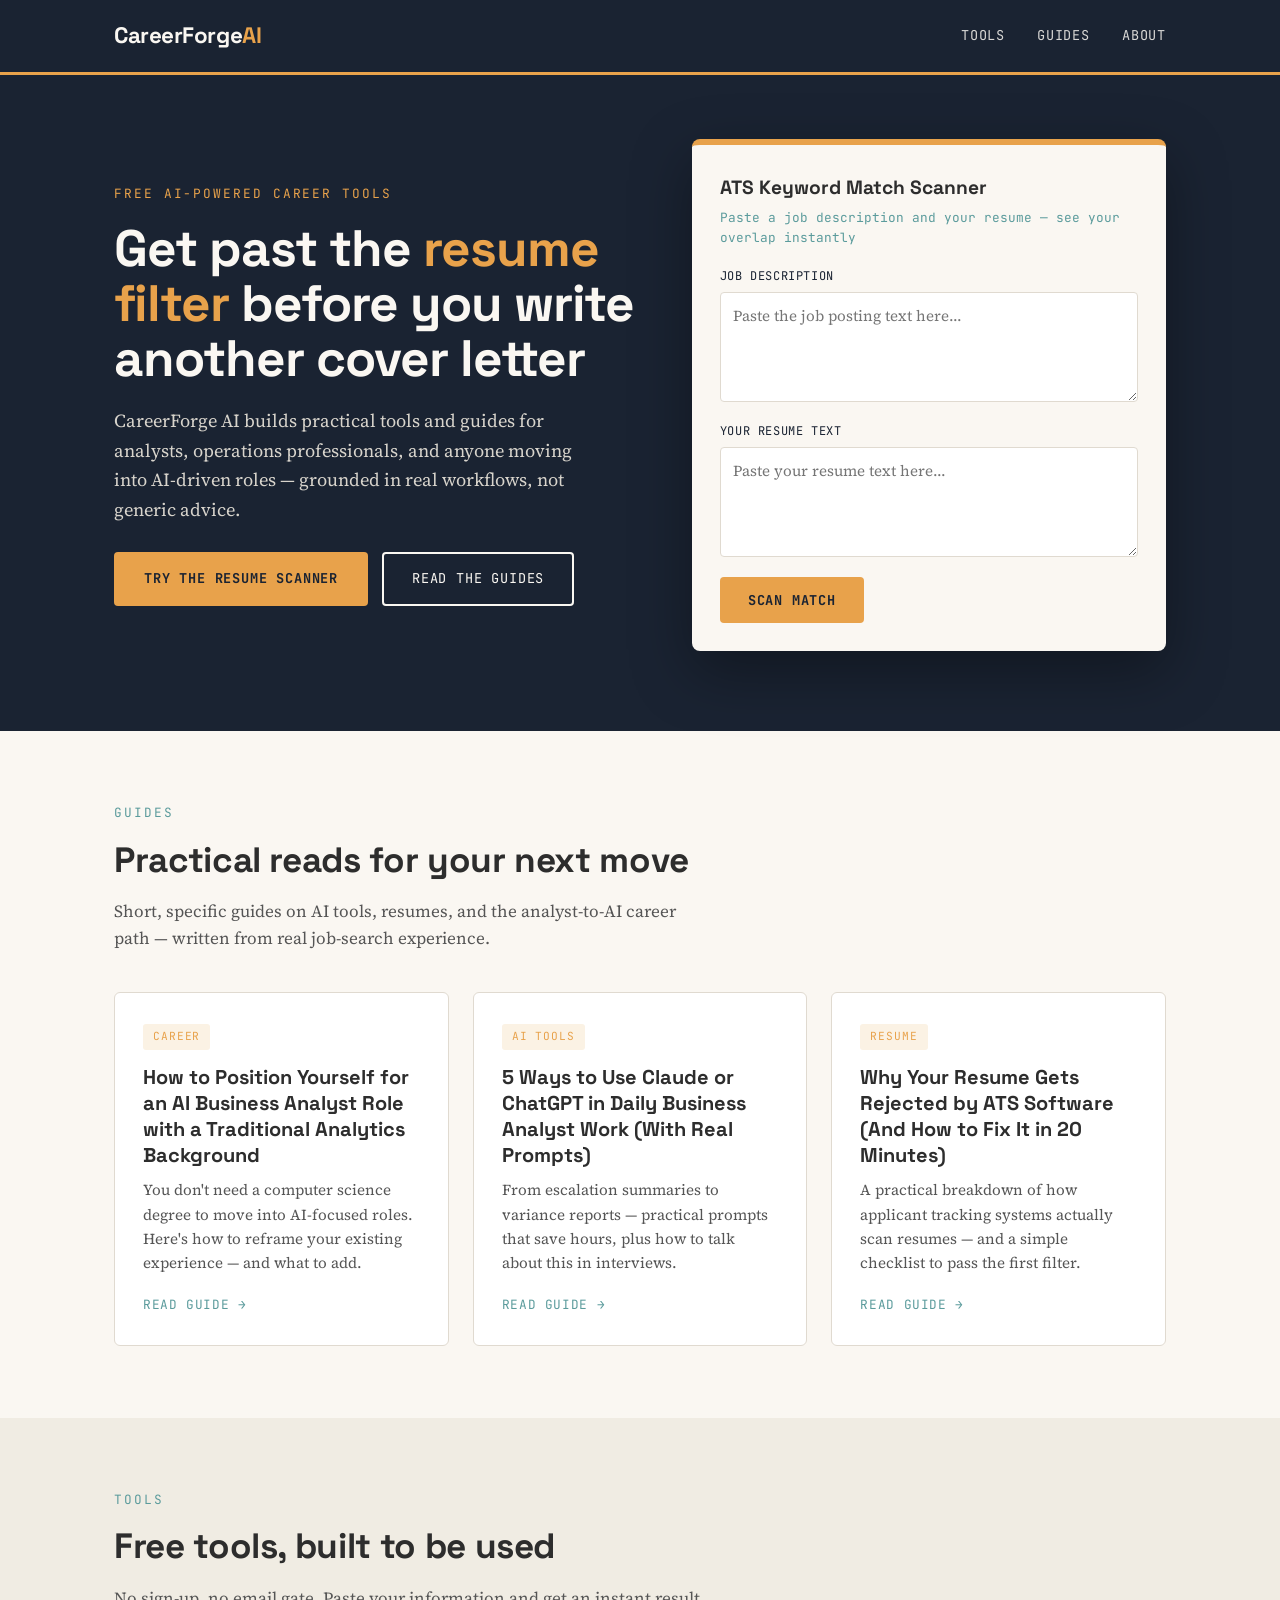
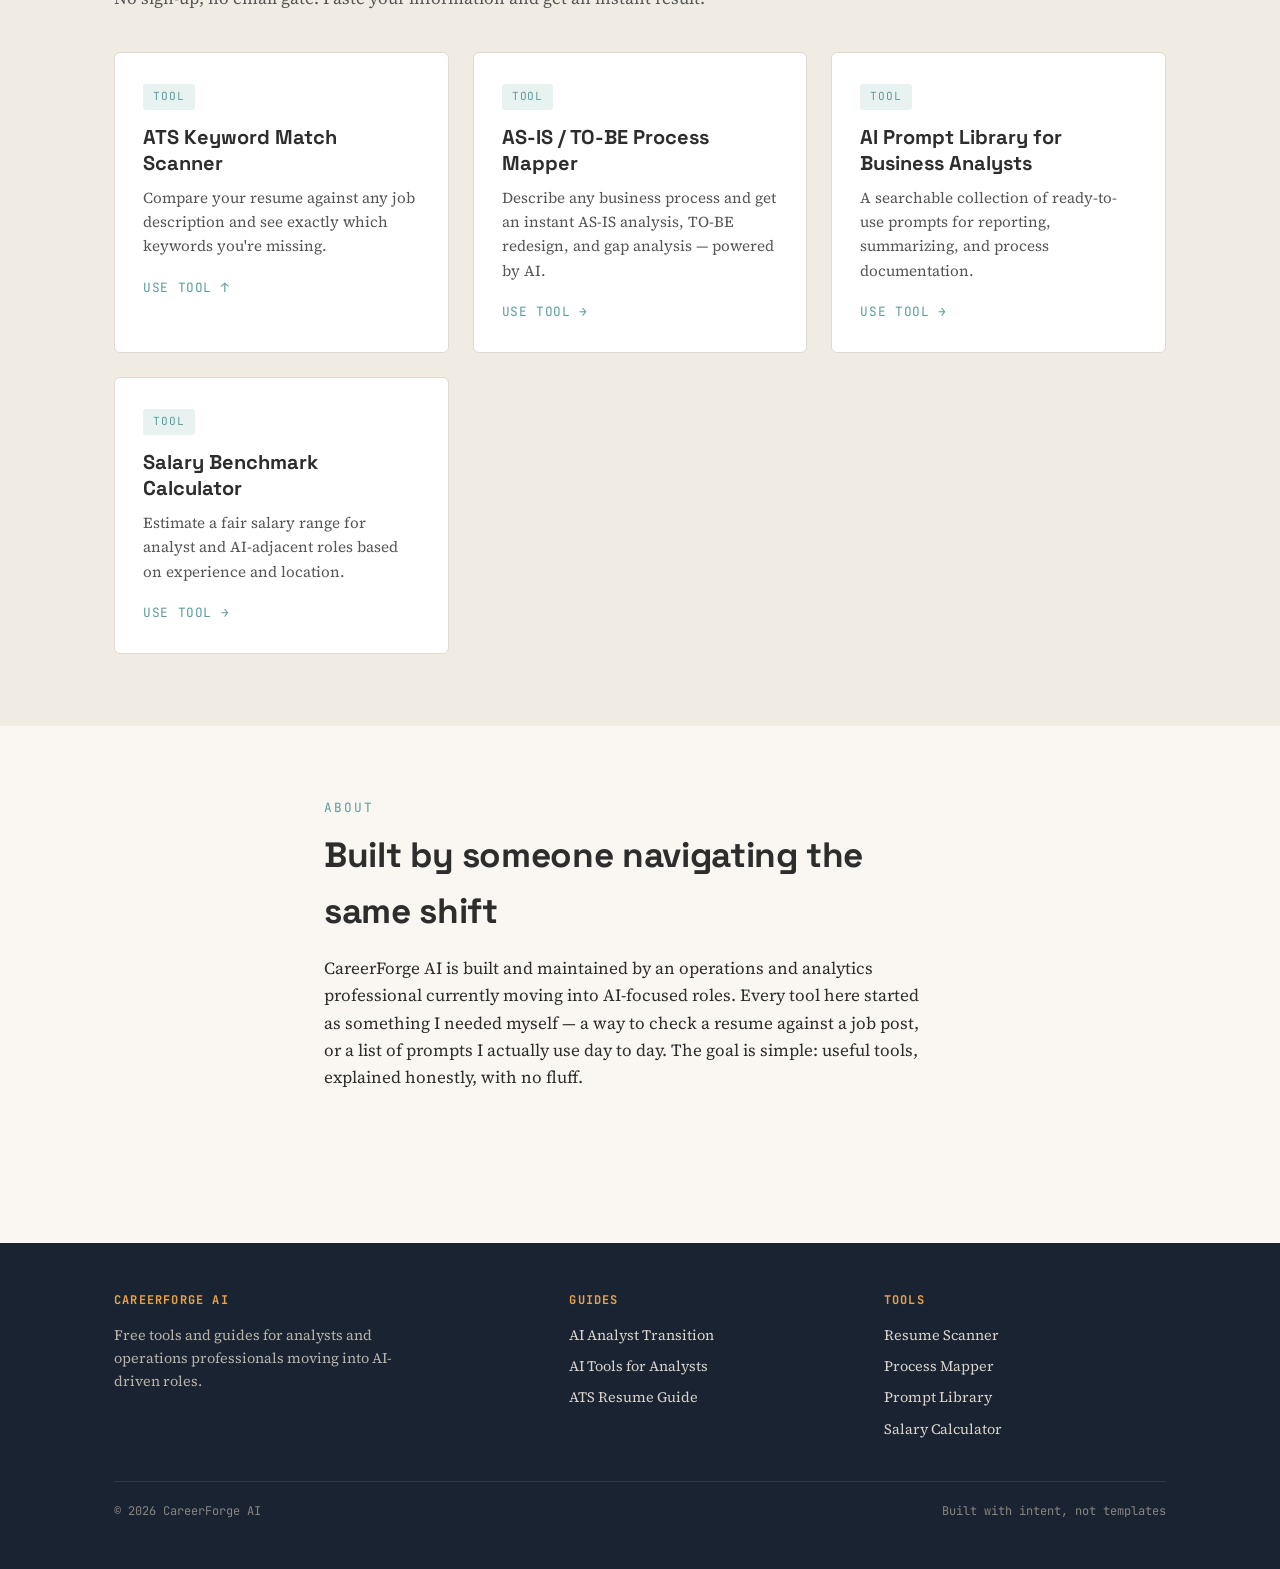
==== index.html @ da572336 "Update index.html" ====
<!DOCTYPE html>
<html lang="en">
<head>
  <meta charset="UTF-8">
  <meta name="viewport" content="width=device-width, initial-scale=1.0">
  <title>CareerForge AI — AI Tools & Career Growth for Analysts</title>
  <meta name="description" content="Free AI-powered tools and practical guides to help business analysts and aspiring AI professionals land their next role.">
  <link rel="preconnect" href="https://fonts.googleapis.com">
  <link href="https://fonts.googleapis.com/css2?family=Space+Grotesk:wght@500;700&family=Source+Serif+4:opsz,wght@8..60,400;8..60,600&family=JetBrains+Mono:wght@400;500&display=swap" rel="stylesheet">
  <link rel="stylesheet" href="style.css">
</head>
<body>

  <header>
    <nav class="nav">
      <a href="index.html" class="logo">CareerForge<span>AI</span></a>
      <ul class="nav-links">
        <li><a href="#tools">Tools</a></li>
        <li><a href="#blog">Guides</a></li>
        <li><a href="#about">About</a></li>
      </ul>
    </nav>
  </header>

  <section class="hero">
    <div class="container hero-grid">
      <div>
        <span class="hero-eyebrow">Free AI-powered career tools</span>
        <h1>Get past the <em>resume filter</em> before you write another cover letter</h1>
        <p class="lead">CareerForge AI builds practical tools and guides for analysts, operations professionals, and anyone moving into AI-driven roles — grounded in real workflows, not generic advice.</p>
        <div class="hero-cta">
          <a href="#scanner" class="btn btn-primary">Try the Resume Scanner</a>
          <a href="#blog" class="btn btn-outline">Read the Guides</a>
        </div>
      </div>

      <div class="scanner-card" id="scanner">
        <h3>ATS Keyword Match Scanner</h3>
        <span class="sub">Paste a job description and your resume — see your overlap instantly</span>
        <label for="jd-input">Job description</label>
        <textarea id="jd-input" rows="4" placeholder="Paste the job posting text here..."></textarea>
        <label for="resume-input">Your resume text</label>
        <textarea id="resume-input" rows="4" placeholder="Paste your resume text here..."></textarea>
        <button class="btn btn-primary" id="scan-btn" style="border:none;">Scan Match</button>
        <div class="scanner-result" id="scan-result"></div>
      </div>
    </div>
  </section>

  <section id="blog">
    <div class="container">
      <div class="section-head">
        <span class="eyebrow">Guides</span>
        <h2>Practical reads for your next move</h2>
        <p>Short, specific guides on AI tools, resumes, and the analyst-to-AI career path — written from real job-search experience.</p>
      </div>
      <div class="grid">
        <article class="card">
          <span class="tag-label">Career</span>
          <h3>How to Position Yourself for an AI Business Analyst Role with a Traditional Analytics Background</h3>
          <p>You don't need a computer science degree to move into AI-focused roles. Here's how to reframe your existing experience — and what to add.</p>
          <a class="read-more" href="ai-business-analyst-transition.html">Read guide →</a>
        </article>
        <article class="card">
          <span class="tag-label">AI Tools</span>
          <h3>5 Ways to Use Claude or ChatGPT in Daily Business Analyst Work (With Real Prompts)</h3>
          <p>From escalation summaries to variance reports — practical prompts that save hours, plus how to talk about this in interviews.</p>
          <a class="read-more" href="ai-tools-for-analysts.html">Read guide →</a>
        </article>
        <article class="card">
          <span class="tag-label">Resume</span>
          <h3>Why Your Resume Gets Rejected by ATS Software (And How to Fix It in 20 Minutes)</h3>
          <p>A practical breakdown of how applicant tracking systems actually scan resumes — and a simple checklist to pass the first filter.</p>
          <a class="read-more" href="ats-resume-guide.html">Read guide →</a>
        </article>
      </div>
    </div>
  </section>

  <section id="tools" style="background:#F0ECE3;">
    <div class="container">
      <div class="section-head">
        <span class="eyebrow">Tools</span>
        <h2>Free tools, built to be used</h2>
        <p>No sign-up, no email gate. Paste your information and get an instant result.</p>
      </div>
      <div class="grid">
        <article class="card">
          <span class="tag-label tool">Tool</span>
          <h3>ATS Keyword Match Scanner</h3>
          <p>Compare your resume against any job description and see exactly which keywords you're missing.</p>
          <a class="read-more" href="#scanner">Use tool ↑</a>
        </article>
        <article class="card">
          <span class="tag-label tool">Tool</span>
          <h3>AS-IS / TO-BE Process Mapper</h3>
          <p>Describe any business process and get an instant AS-IS analysis, TO-BE redesign, and gap analysis — powered by AI.</p>
          <a class="read-more" href="process-mapper.html">Use tool →</a>
        </article>
        <article class="card">
          <span class="tag-label tool">Tool</span>
          <h3>AI Prompt Library for Business Analysts</h3>
          <p>A searchable collection of ready-to-use prompts for reporting, summarizing, and process documentation.</p>
          <a class="read-more" href="prompt-library.html">Use tool →</a>
        </article>
        <article class="card">
          <span class="tag-label tool">Tool</span>
          <h3>Salary Benchmark Calculator</h3>
          <p>Estimate a fair salary range for analyst and AI-adjacent roles based on experience and location.</p>
          <a class="read-more" href="salary-calculator.html">Use tool →</a>
        </article>
      </div>
    </div>
  </section>

  <section id="about">
    <div class="container" style="max-width: 680px;">
      <div class="section-head">
        <span class="eyebrow">About</span>
        <h2>Built by someone navigating the same shift</h2>
        <p style="margin-top: 16px; color: var(--charcoal);">
          CareerForge AI is built and maintained by an operations and analytics professional currently moving into AI-focused roles. Every tool here started as something I needed myself — a way to check a resume against a job post, or a list of prompts I actually use day to day. The goal is simple: useful tools, explained honestly, with no fluff.
        </p>
      </div>
    </div>
  </section>

  <footer>
    <div class="container">
      <div class="footer-grid">
        <div>
          <h4>CareerForge AI</h4>
          <p class="about">Free tools and guides for analysts and operations professionals moving into AI-driven roles.</p>
        </div>
        <div>
          <h4>Guides</h4>
          <ul>
            <li><a href="ai-business-analyst-transition.html">AI Analyst Transition</a></li>
            <li><a href="ai-tools-for-analysts.html">AI Tools for Analysts</a></li>
            <li><a href="ats-resume-guide.html">ATS Resume Guide</a></li>
          </ul>
        </div>
        <div>
          <h4>Tools</h4>
          <ul>
            <li><a href="#scanner">Resume Scanner</a></li>
            <li><a href="process-mapper.html">Process Mapper</a></li>
            <li><a href="prompt-library.html">Prompt Library</a></li>
            <li><a href="salary-calculator.html">Salary Calculator</a></li>
          </ul>
        </div>
      </div>
      <div class="footer-bottom">
        <span>© 2026 CareerForge AI</span>
        <span>Built with intent, not templates</span>
      </div>
    </div>
  </footer>

  <script src="scanner.js"></script>
</body>
</html>
---- style.css ----
/* =========================================
   CareerForge AI — Design System
   ========================================= */

:root {
  --navy: #1A2332;
  --cream: #FAF7F2;
  --amber: #E8A24B;
  --teal: #5B9B9C;
  --charcoal: #2D2D2D;
  --line: #E0DAD0;

  --font-display: 'Space Grotesk', sans-serif;
  --font-body: 'Source Serif 4', serif;
  --font-mono: 'JetBrains Mono', monospace;

  --max-width: 1100px;
}

* { margin: 0; padding: 0; box-sizing: border-box; }

html { scroll-behavior: smooth; }

body {
  font-family: var(--font-body);
  background: var(--cream);
  color: var(--charcoal);
  line-height: 1.6;
  font-size: 17px;
}

a { color: var(--teal); text-decoration: none; }
a:hover { text-decoration: underline; }

img { max-width: 100%; display: block; }

.container {
  max-width: var(--max-width);
  margin: 0 auto;
  padding: 0 24px;
}

/* ---------- Header ---------- */
header {
  background: var(--navy);
  color: var(--cream);
  position: sticky;
  top: 0;
  z-index: 100;
  border-bottom: 3px solid var(--amber);
}

.nav {
  display: flex;
  align-items: center;
  justify-content: space-between;
  padding: 18px 24px;
  max-width: var(--max-width);
  margin: 0 auto;
}

.logo {
  font-family: var(--font-display);
  font-weight: 700;
  font-size: 1.4rem;
  color: var(--cream);
  letter-spacing: -0.02em;
}

.logo span { color: var(--amber); }

.nav-links {
  display: flex;
  gap: 32px;
  list-style: none;
  font-family: var(--font-mono);
  font-size: 0.85rem;
  text-transform: uppercase;
  letter-spacing: 0.06em;
}

.nav-links a { color: var(--cream); opacity: 0.85; }
.nav-links a:hover { opacity: 1; color: var(--amber); text-decoration: none; }

/* ---------- Hero ---------- */
.hero {
  background: var(--navy);
  color: var(--cream);
  padding: 64px 0 80px;
}

.hero-grid {
  display: grid;
  grid-template-columns: 1.1fr 1fr;
  gap: 56px;
  align-items: center;
}

.hero-eyebrow {
  font-family: var(--font-mono);
  font-size: 0.8rem;
  letter-spacing: 0.15em;
  text-transform: uppercase;
  color: var(--amber);
  margin-bottom: 16px;
  display: block;
}

.hero h1 {
  font-family: var(--font-display);
  font-size: 3.2rem;
  font-weight: 700;
  line-height: 1.08;
  letter-spacing: -0.02em;
  margin-bottom: 20px;
}

.hero h1 em {
  font-style: normal;
  color: var(--amber);
}

.hero p.lead {
  font-size: 1.15rem;
  color: #D8D4CC;
  max-width: 480px;
  margin-bottom: 28px;
}

.hero-cta {
  display: flex;
  gap: 14px;
}

/* ---------- Buttons ---------- */
.btn {
  font-family: var(--font-mono);
  font-size: 0.85rem;
  text-transform: uppercase;
  letter-spacing: 0.06em;
  padding: 14px 28px;
  border-radius: 4px;
  border: 2px solid transparent;
  cursor: pointer;
  display: inline-block;
  transition: transform 0.15s ease, background 0.15s ease;
}

.btn-primary {
  background: var(--amber);
  color: var(--navy);
  font-weight: 700;
}
.btn-primary:hover { background: #f0b266; text-decoration: none; transform: translateY(-2px); }

.btn-outline {
  border-color: var(--cream);
  color: var(--cream);
}
.btn-outline:hover { background: rgba(255,255,255,0.08); text-decoration: none; }

/* ---------- Signature Widget: Resume Scanner ---------- */
.scanner-card {
  background: var(--cream);
  color: var(--charcoal);
  border-radius: 8px;
  padding: 28px;
  box-shadow: 0 20px 60px rgba(0,0,0,0.35);
  border-top: 6px solid var(--amber);
}

.scanner-card h3 {
  font-family: var(--font-display);
  font-size: 1.2rem;
  margin-bottom: 4px;
}

.scanner-card .sub {
  font-family: var(--font-mono);
  font-size: 0.8rem;
  color: var(--teal);
  margin-bottom: 18px;
  display: block;
}

.scanner-card textarea,
.scanner-card input[type="text"] {
  width: 100%;
  font-family: var(--font-body);
  font-size: 0.95rem;
  padding: 12px;
  border: 1.5px solid var(--line);
  border-radius: 4px;
  background: #fff;
  resize: vertical;
  margin-bottom: 12px;
}

.scanner-card textarea:focus,
.scanner-card input:focus {
  outline: 2px solid var(--teal);
  outline-offset: 1px;
  border-color: var(--teal);
}

.scanner-card label {
  font-family: var(--font-mono);
  font-size: 0.75rem;
  text-transform: uppercase;
  letter-spacing: 0.05em;
  color: var(--navy);
  display: block;
  margin-bottom: 6px;
}

.scanner-result {
  margin-top: 16px;
  padding: 16px;
  border-radius: 4px;
  background: #fff;
  border: 1.5px solid var(--line);
  display: none;
}

.scanner-result.show { display: block; }

.score-circle {
  font-family: var(--font-display);
  font-size: 2.4rem;
  font-weight: 700;
  color: var(--teal);
}

.score-circle.low { color: #C2553B; }
.score-circle.mid { color: var(--amber); }

.match-list {
  font-family: var(--font-mono);
  font-size: 0.8rem;
  margin-top: 10px;
  display: flex;
  flex-wrap: wrap;
  gap: 6px;
}

.tag {
  padding: 3px 9px;
  border-radius: 3px;
  background: var(--cream);
  border: 1px solid var(--line);
}

.tag.matched { background: #E4EFEE; border-color: var(--teal); color: var(--teal); }
.tag.missing { background: #FAEDE8; border-color: #C2553B; color: #C2553B; }

/* ---------- Sections ---------- */
section {
  padding: 72px 0;
}

.section-head {
  margin-bottom: 40px;
}

.eyebrow {
  font-family: var(--font-mono);
  font-size: 0.8rem;
  letter-spacing: 0.15em;
  text-transform: uppercase;
  color: var(--teal);
  display: block;
  margin-bottom: 8px;
}

h2 {
  font-family: var(--font-display);
  font-size: 2.2rem;
  font-weight: 700;
  letter-spacing: -0.01em;
}

.section-head p {
  max-width: 600px;
  color: #555;
  margin-top: 10px;
}

/* ---------- Cards Grid ---------- */
.grid {
  display: grid;
  grid-template-columns: repeat(3, 1fr);
  gap: 24px;
}

.card {
  background: #fff;
  border: 1px solid var(--line);
  border-radius: 6px;
  padding: 28px;
  transition: border-color 0.15s ease, transform 0.15s ease;
}

.card:hover {
  border-color: var(--teal);
  transform: translateY(-3px);
}

.card .tag-label {
  font-family: var(--font-mono);
  font-size: 0.7rem;
  text-transform: uppercase;
  letter-spacing: 0.08em;
  color: var(--amber);
  background: #FBF2E4;
  padding: 4px 10px;
  border-radius: 3px;
  display: inline-block;
  margin-bottom: 14px;
}

.card .tag-label.tool { color: var(--teal); background: #E8F2F1; }

.card h3 {
  font-family: var(--font-display);
  font-size: 1.25rem;
  margin-bottom: 10px;
  line-height: 1.3;
}

.card p { color: #555; font-size: 0.95rem; margin-bottom: 14px; }

.card .read-more {
  font-family: var(--font-mono);
  font-size: 0.8rem;
  text-transform: uppercase;
  letter-spacing: 0.05em;
}

/* ---------- Tool Page Layout ---------- */
.tool-hero {
  background: var(--navy);
  color: var(--cream);
  padding: 48px 0;
}

.tool-hero .eyebrow { color: var(--amber); }
.tool-hero h1 {
  font-family: var(--font-display);
  font-size: 2.4rem;
  margin: 8px 0 10px;
}
.tool-hero p { color: #D8D4CC; max-width: 600px; }

.tool-body {
  padding: 48px 0;
}

.tool-grid {
  display: grid;
  grid-template-columns: 1fr 1fr;
  gap: 32px;
}

.panel {
  background: #fff;
  border: 1px solid var(--line);
  border-radius: 6px;
  padding: 28px;
}

.panel h3 {
  font-family: var(--font-display);
  font-size: 1.1rem;
  margin-bottom: 16px;
}

/* ---------- Blog Post ---------- */
.post-hero {
  background: var(--navy);
  color: var(--cream);
  padding: 56px 0;
}

.post-hero .eyebrow { color: var(--amber); }
.post-hero h1 {
  font-family: var(--font-display);
  font-size: 2.6rem;
  line-height: 1.15;
  margin: 10px 0 14px;
  max-width: 700px;
}

.post-meta {
  font-family: var(--font-mono);
  font-size: 0.8rem;
  color: #B8B4AC;
}

.post-body {
  max-width: 680px;
  margin: 0 auto;
  padding: 56px 24px;
}

.post-body h2 {
  font-size: 1.6rem;
  margin: 36px 0 14px;
}

.post-body h3 {
  font-family: var(--font-display);
  font-size: 1.2rem;
  margin: 24px 0 10px;
}

.post-body p { margin-bottom: 18px; color: var(--charcoal); }

.post-body ul, .post-body ol {
  margin: 0 0 18px 24px;
}

.post-body li { margin-bottom: 8px; }

.post-body code {
  font-family: var(--font-mono);
  background: #F0ECE3;
  padding: 2px 6px;
  border-radius: 3px;
  font-size: 0.88em;
}

.post-body blockquote {
  border-left: 3px solid var(--amber);
  padding-left: 18px;
  color: #555;
  font-style: italic;
  margin: 24px 0;
}

.ad-slot {
  background: #F0ECE3;
  border: 1px dashed var(--line);
  border-radius: 4px;
  padding: 24px;
  text-align: center;
  font-family: var(--font-mono);
  font-size: 0.75rem;
  color: #999;
  text-transform: uppercase;
  letter-spacing: 0.08em;
  margin: 32px 0;
}

/* ---------- Footer ---------- */
footer {
  background: var(--navy);
  color: var(--cream);
  padding: 48px 0;
  margin-top: 40px;
}

.footer-grid {
  display: grid;
  grid-template-columns: 1.5fr 1fr 1fr;
  gap: 32px;
  margin-bottom: 32px;
}

footer h4 {
  font-family: var(--font-mono);
  font-size: 0.75rem;
  text-transform: uppercase;
  letter-spacing: 0.1em;
  color: var(--amber);
  margin-bottom: 14px;
}

footer ul { list-style: none; }
footer li { margin-bottom: 8px; font-size: 0.9rem; }
footer a { color: #D8D4CC; }
footer a:hover { color: var(--amber); }

footer p.about { color: #B8B4AC; font-size: 0.9rem; max-width: 320px; }

.footer-bottom {
  border-top: 1px solid rgba(255,255,255,0.1);
  padding-top: 20px;
  font-family: var(--font-mono);
  font-size: 0.75rem;
  color: #8A8680;
  display: flex;
  justify-content: space-between;
}

/* ---------- Responsive ---------- */
@media (max-width: 880px) {
  .hero-grid { grid-template-columns: 1fr; gap: 40px; }
  .hero h1 { font-size: 2.4rem; }
  .grid { grid-template-columns: 1fr; }
  .tool-grid { grid-template-columns: 1fr; }
  .footer-grid { grid-template-columns: 1fr; }
  .nav-links { display: none; }
}

/* ---------- Focus visibility ---------- */
a:focus-visible, button:focus-visible, input:focus-visible, textarea:focus-visible {
  outline: 2px solid var(--amber);
  outline-offset: 2px;
}

/* ---------- Reduced motion ---------- */
@media (prefers-reduced-motion: reduce) {
  * { transition: none !important; animation: none !important; }
}
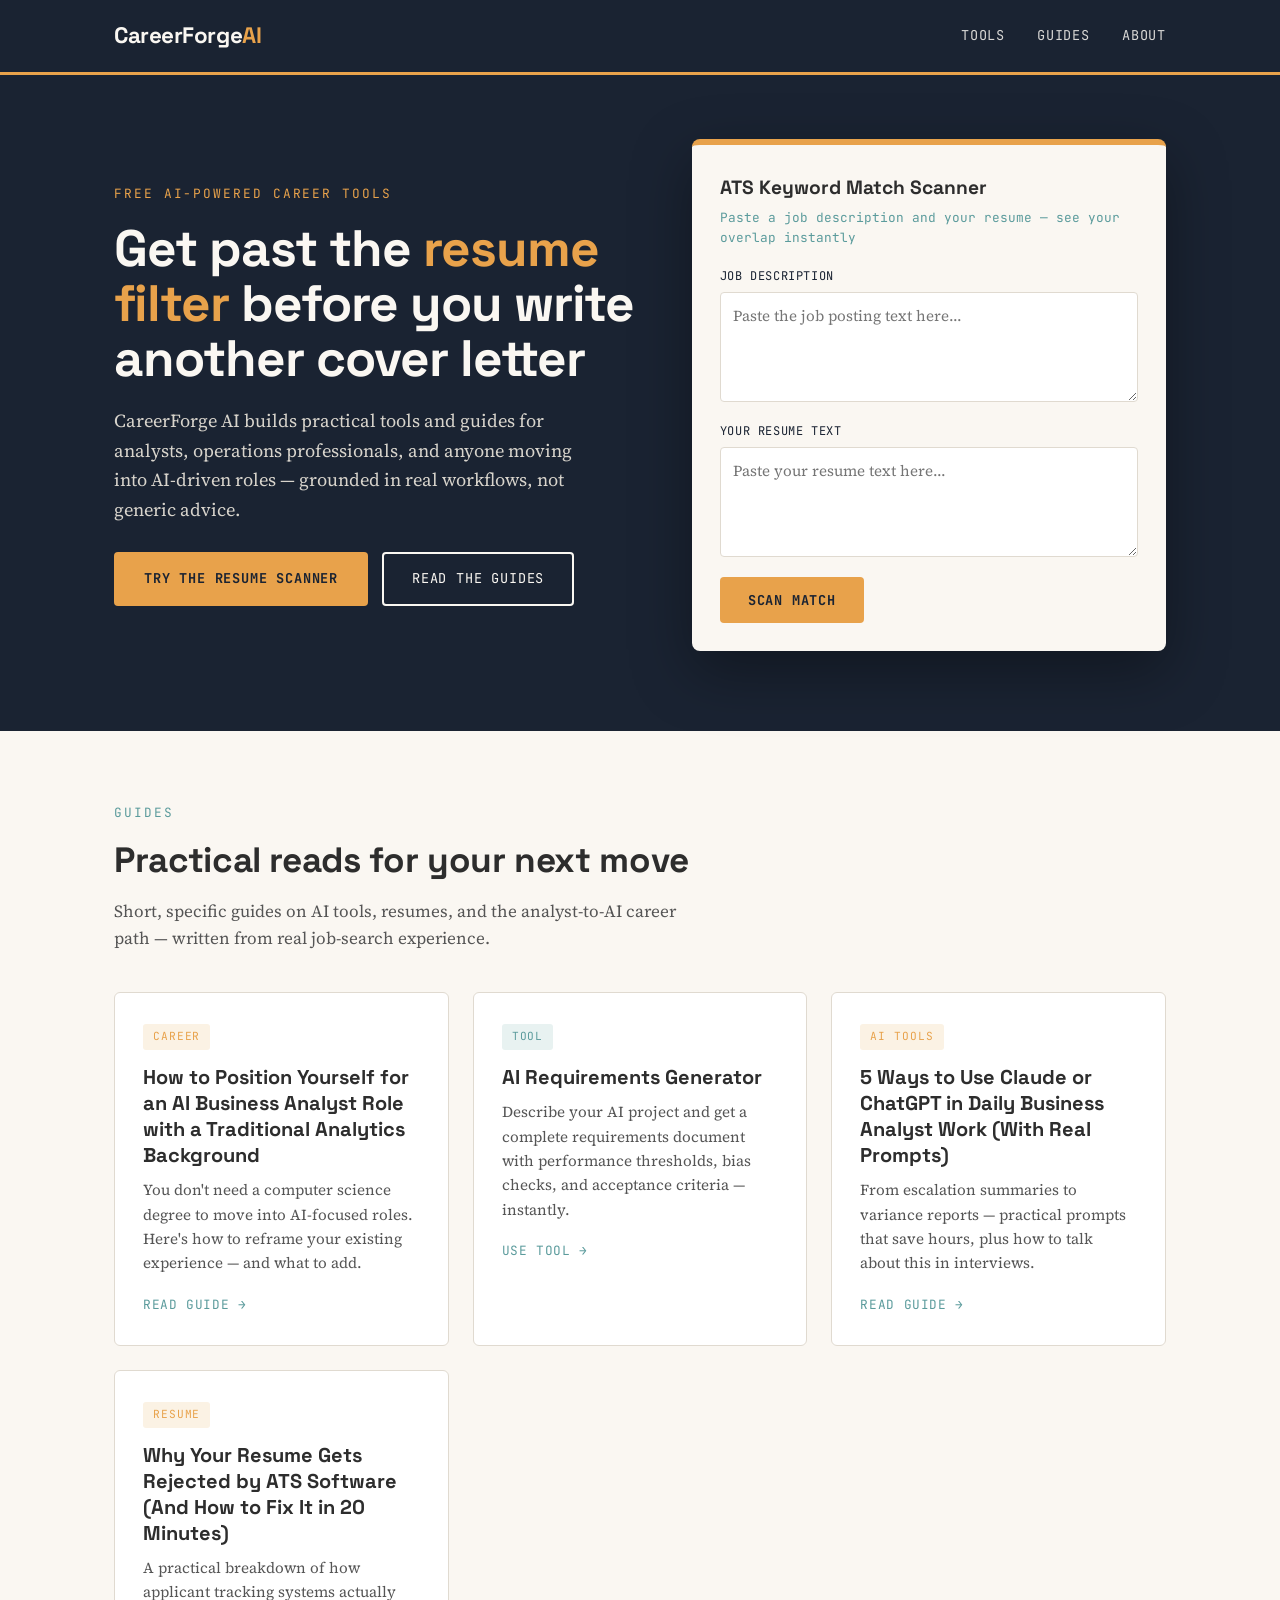
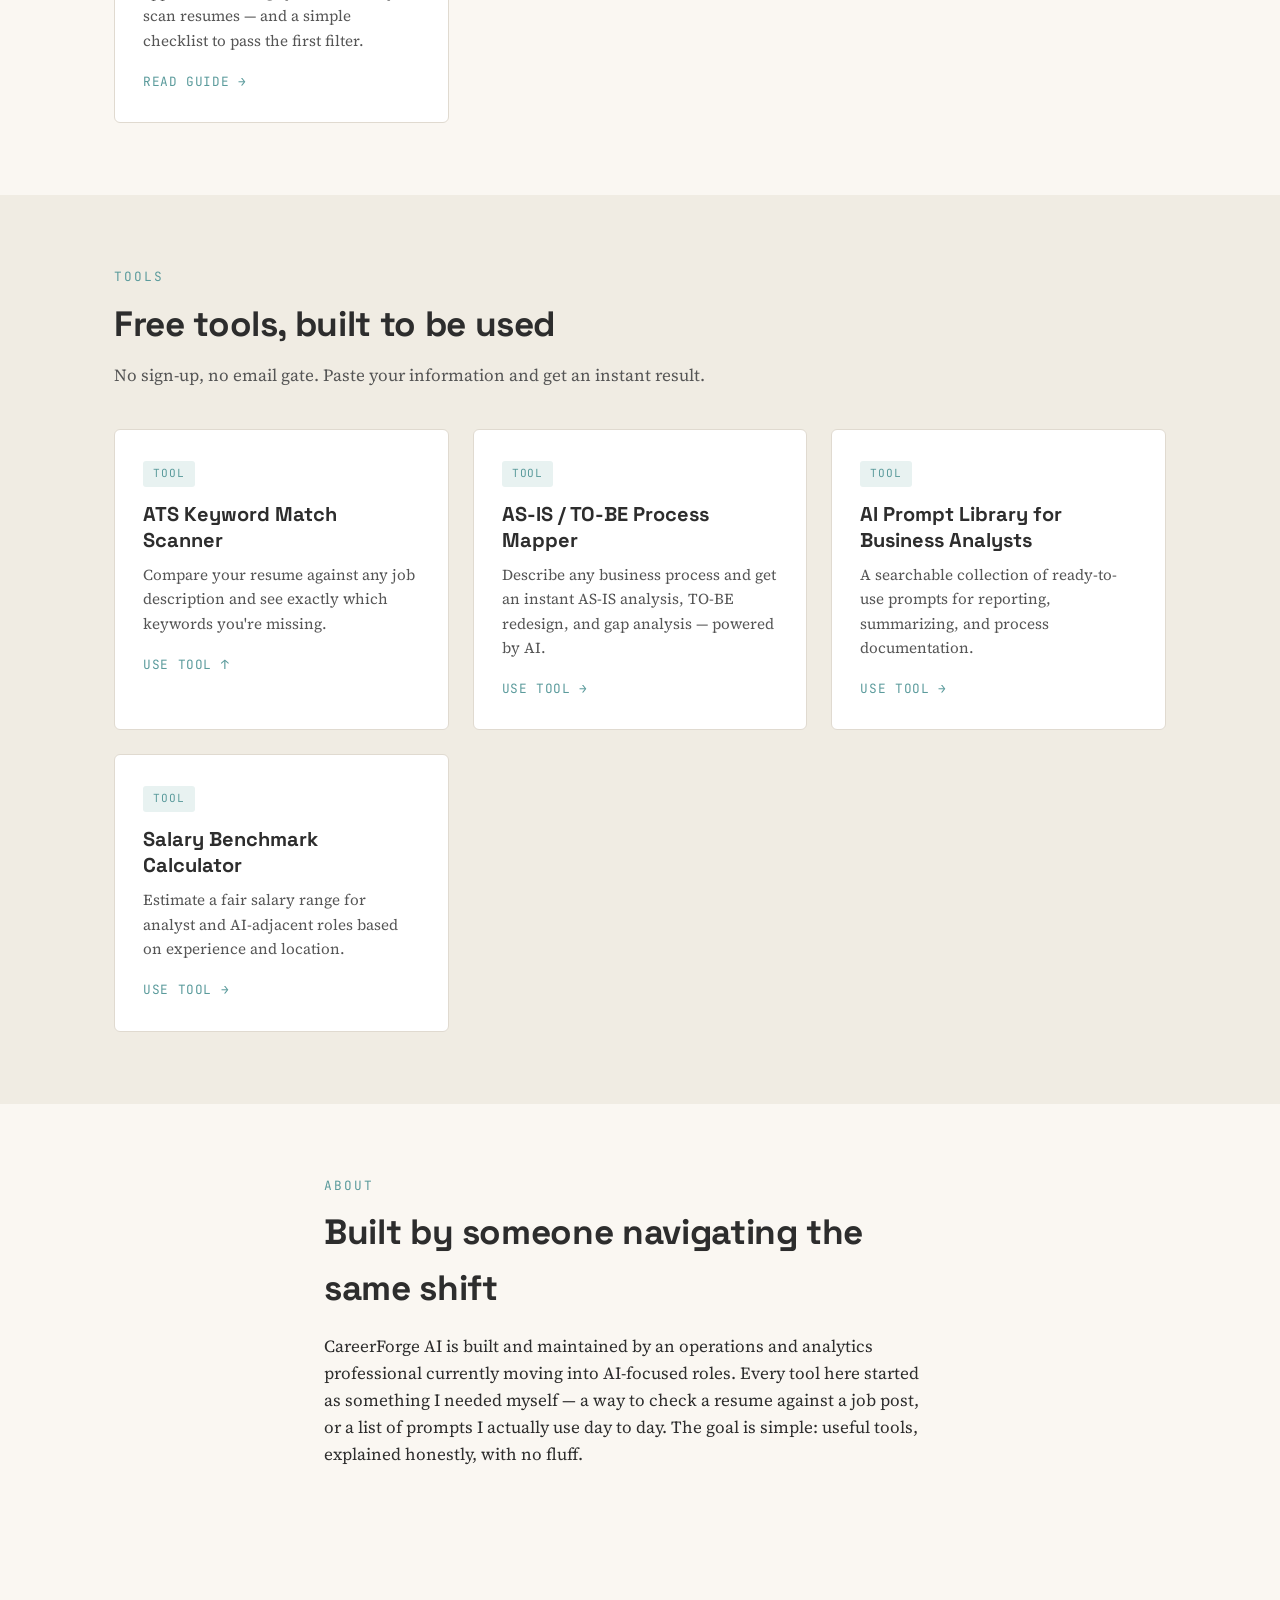
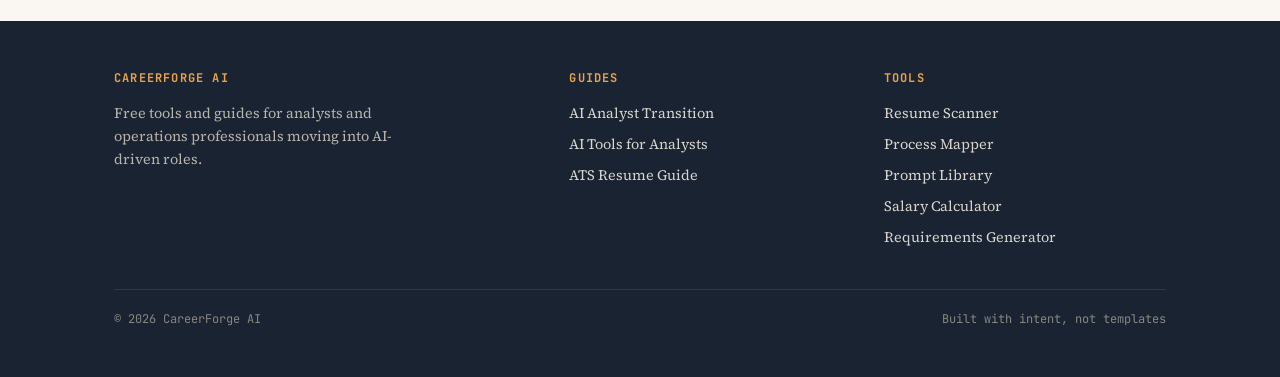
==== commit b4746b03: "Update index.html" ====
--- a/index.html
+++ b/index.html
@@ -60,6 +60,12 @@
           <h3>How to Position Yourself for an AI Business Analyst Role with a Traditional Analytics Background</h3>
           <p>You don't need a computer science degree to move into AI-focused roles. Here's how to reframe your existing experience — and what to add.</p>
           <a class="read-more" href="ai-business-analyst-transition.html">Read guide →</a>
+        </article>
+        <article class="card">
+          <span class="tag-label tool">Tool</span>
+          <h3>AI Requirements Generator</h3>
+          <p>Describe your AI project and get a complete requirements document with performance thresholds, bias checks, and acceptance criteria — instantly.</p>
+          <a class="read-more" href="requirements-generator.html">Use tool →</a>
         </article>
         <article class="card">
           <span class="tag-label">AI Tools</span>
@@ -147,6 +153,7 @@
             <li><a href="process-mapper.html">Process Mapper</a></li>
             <li><a href="prompt-library.html">Prompt Library</a></li>
             <li><a href="salary-calculator.html">Salary Calculator</a></li>
+            <li><a href="requirements-generator.html">Requirements Generator</a></li>
           </ul>
         </div>
       </div>
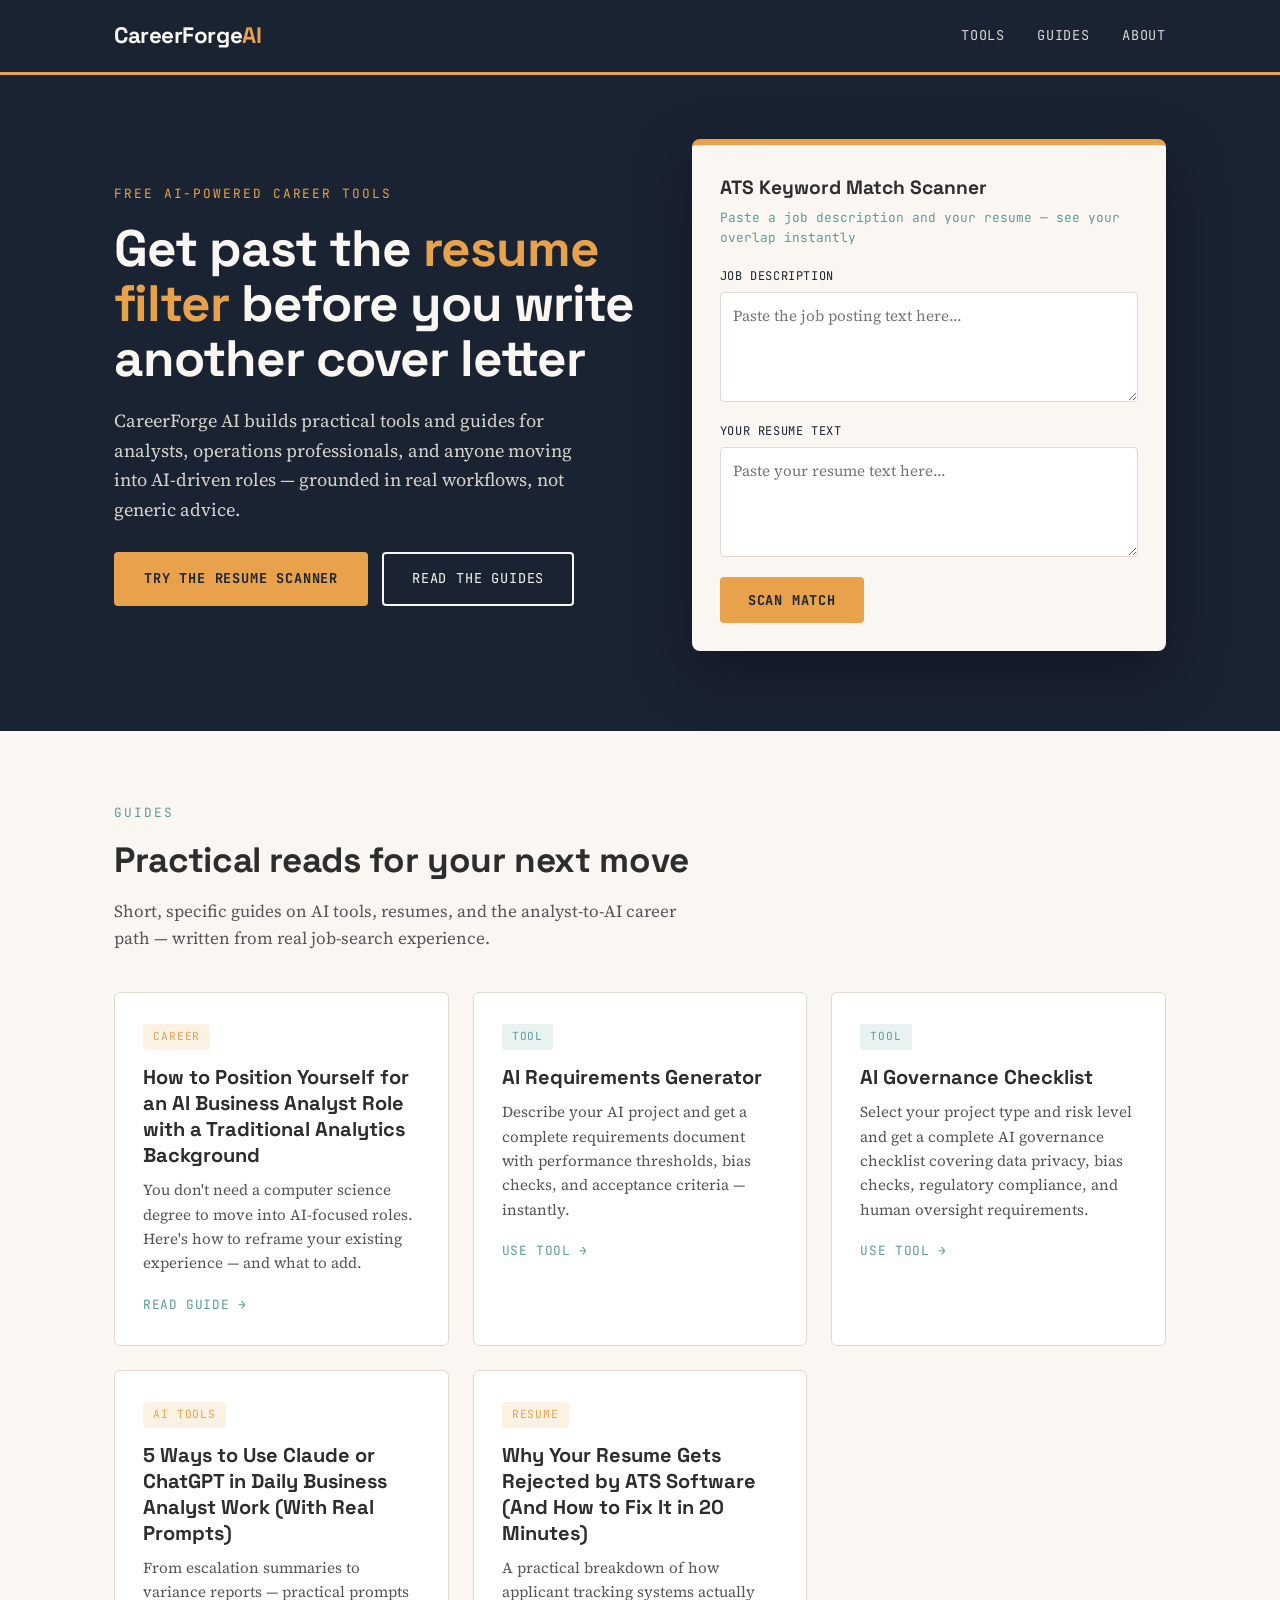
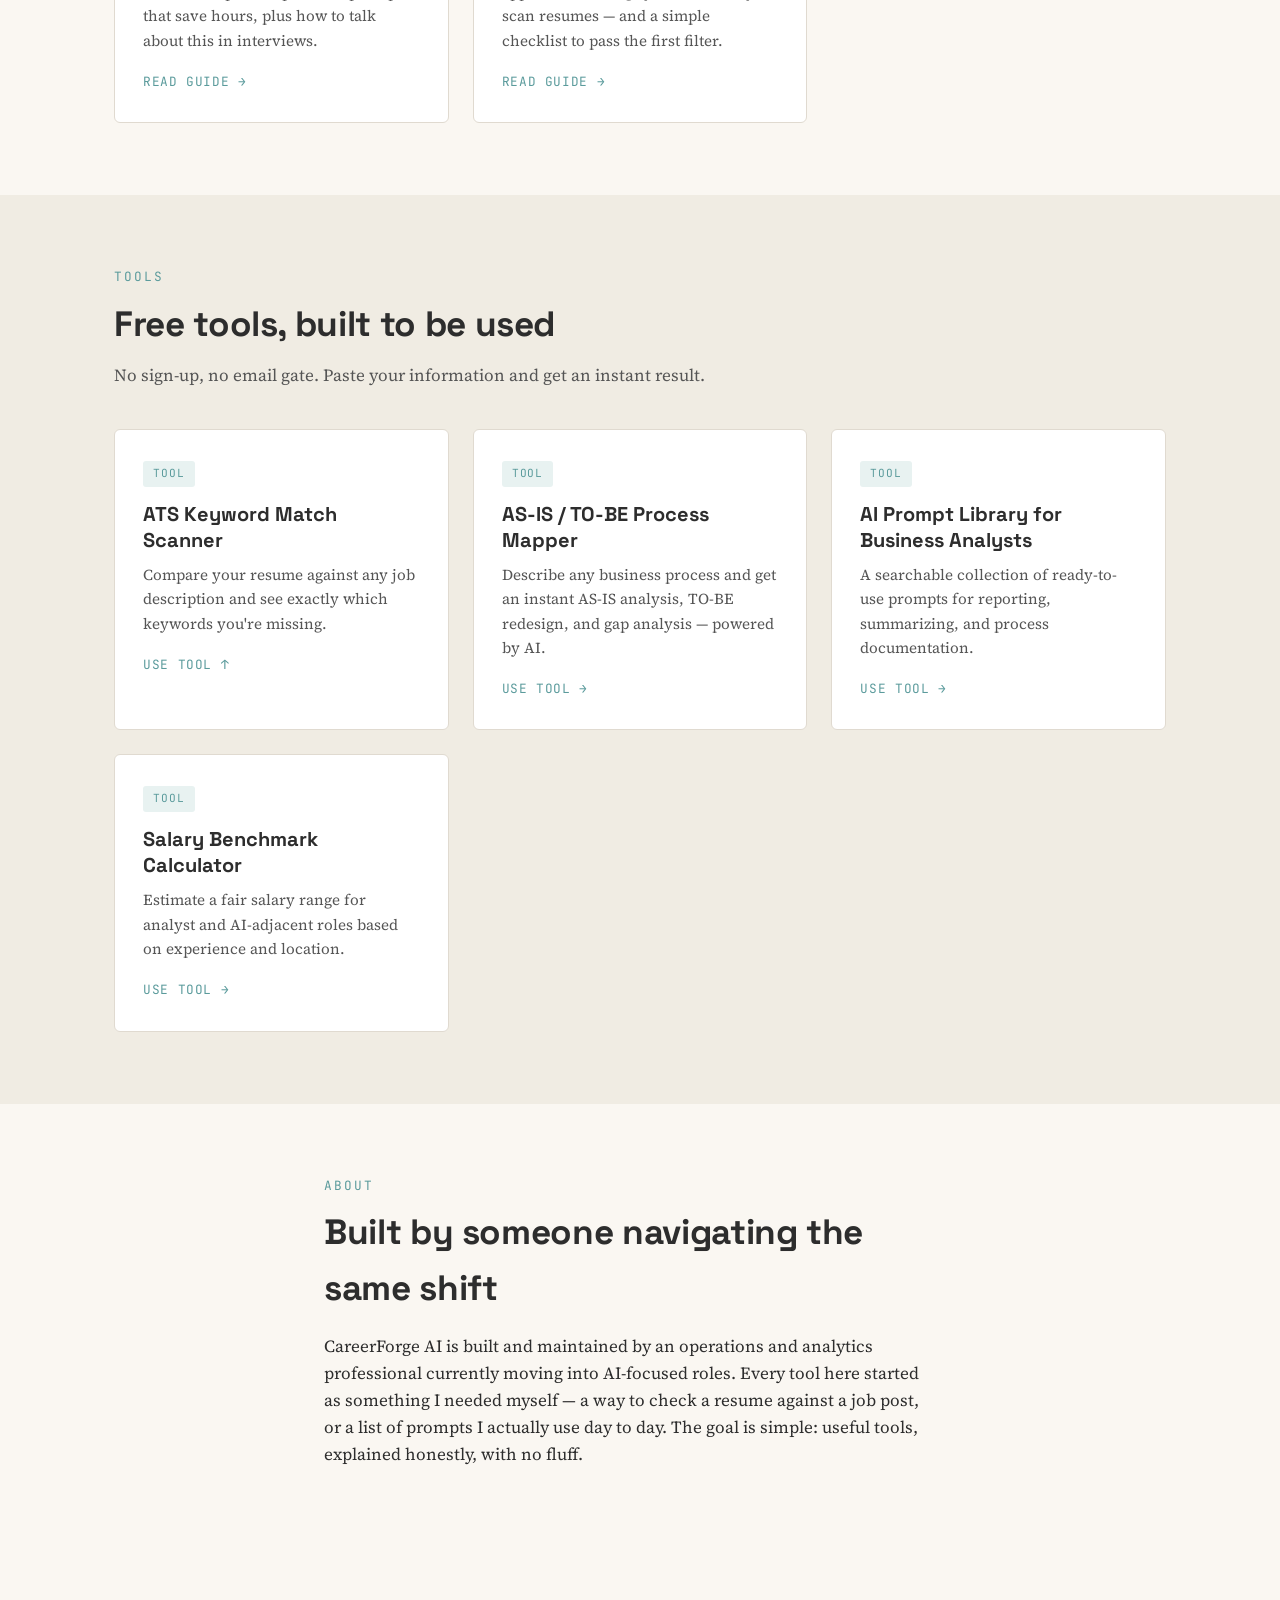
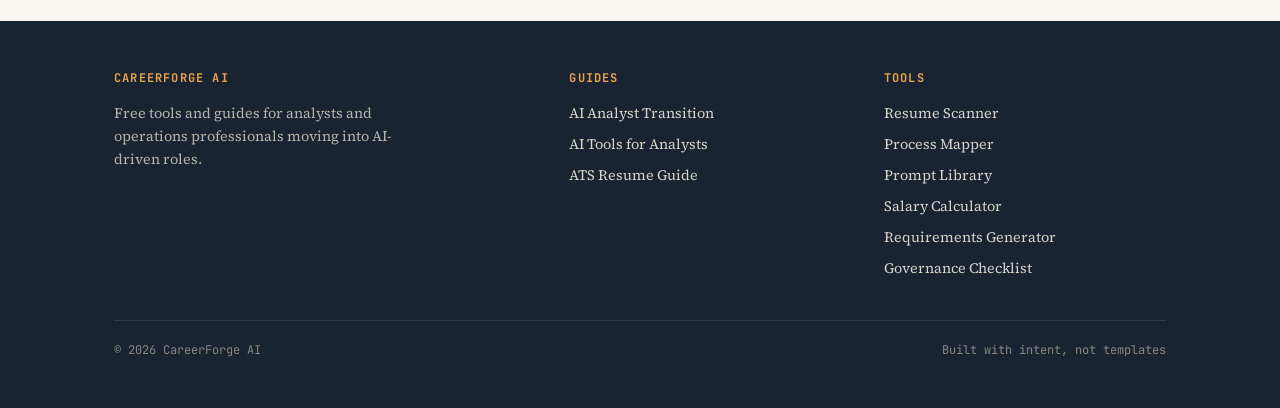
==== commit 53c968ec: "Update index.html" ====
--- a/index.html
+++ b/index.html
@@ -66,6 +66,12 @@
           <h3>AI Requirements Generator</h3>
           <p>Describe your AI project and get a complete requirements document with performance thresholds, bias checks, and acceptance criteria — instantly.</p>
           <a class="read-more" href="requirements-generator.html">Use tool →</a>
+        </article>
+        <article class="card">
+          <span class="tag-label tool">Tool</span>
+          <h3>AI Governance Checklist</h3>
+          <p>Select your project type and risk level and get a complete AI governance checklist covering data privacy, bias checks, regulatory compliance, and human oversight requirements.</p>
+          <a class="read-more" href="governance-checklist.html">Use tool →</a>
         </article>
         <article class="card">
           <span class="tag-label">AI Tools</span>
@@ -154,6 +160,7 @@
             <li><a href="prompt-library.html">Prompt Library</a></li>
             <li><a href="salary-calculator.html">Salary Calculator</a></li>
             <li><a href="requirements-generator.html">Requirements Generator</a></li>
+            <li><a href="governance-checklist.html">Governance Checklist</a></li>
           </ul>
         </div>
       </div>
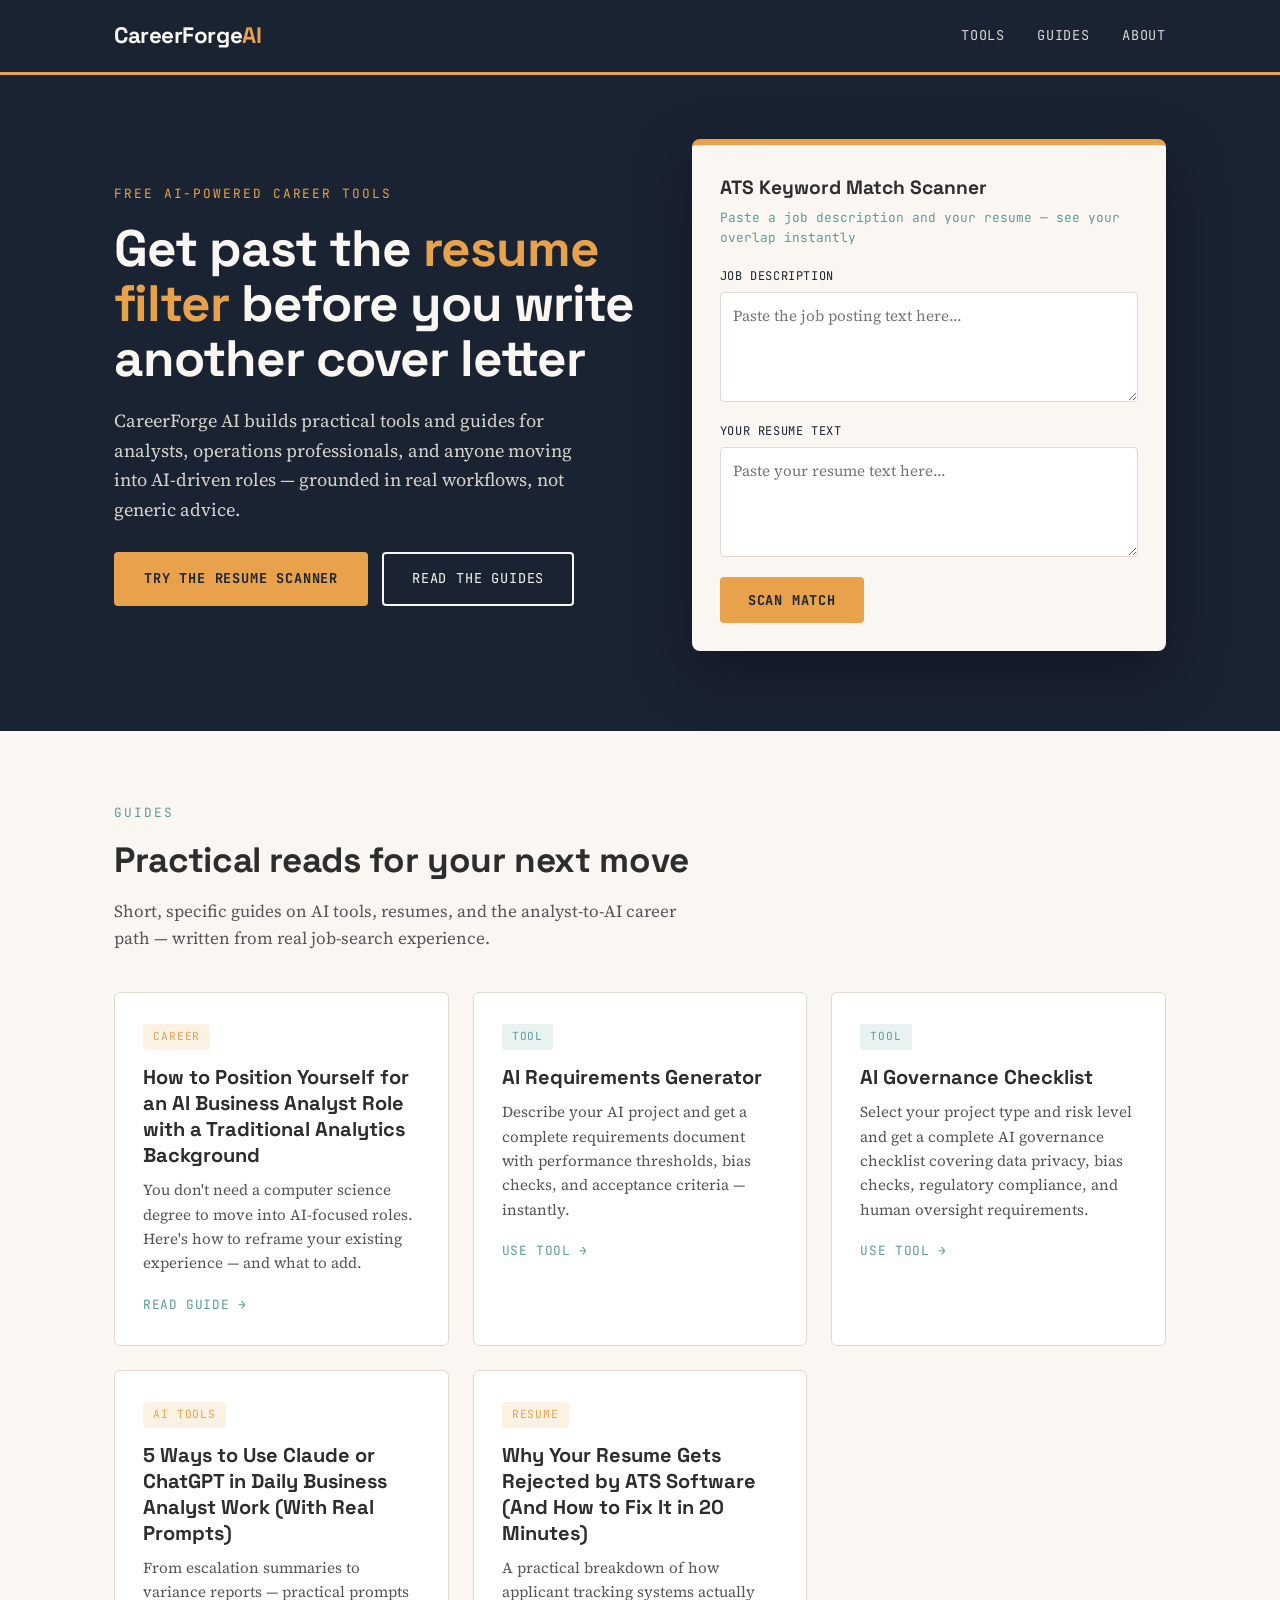
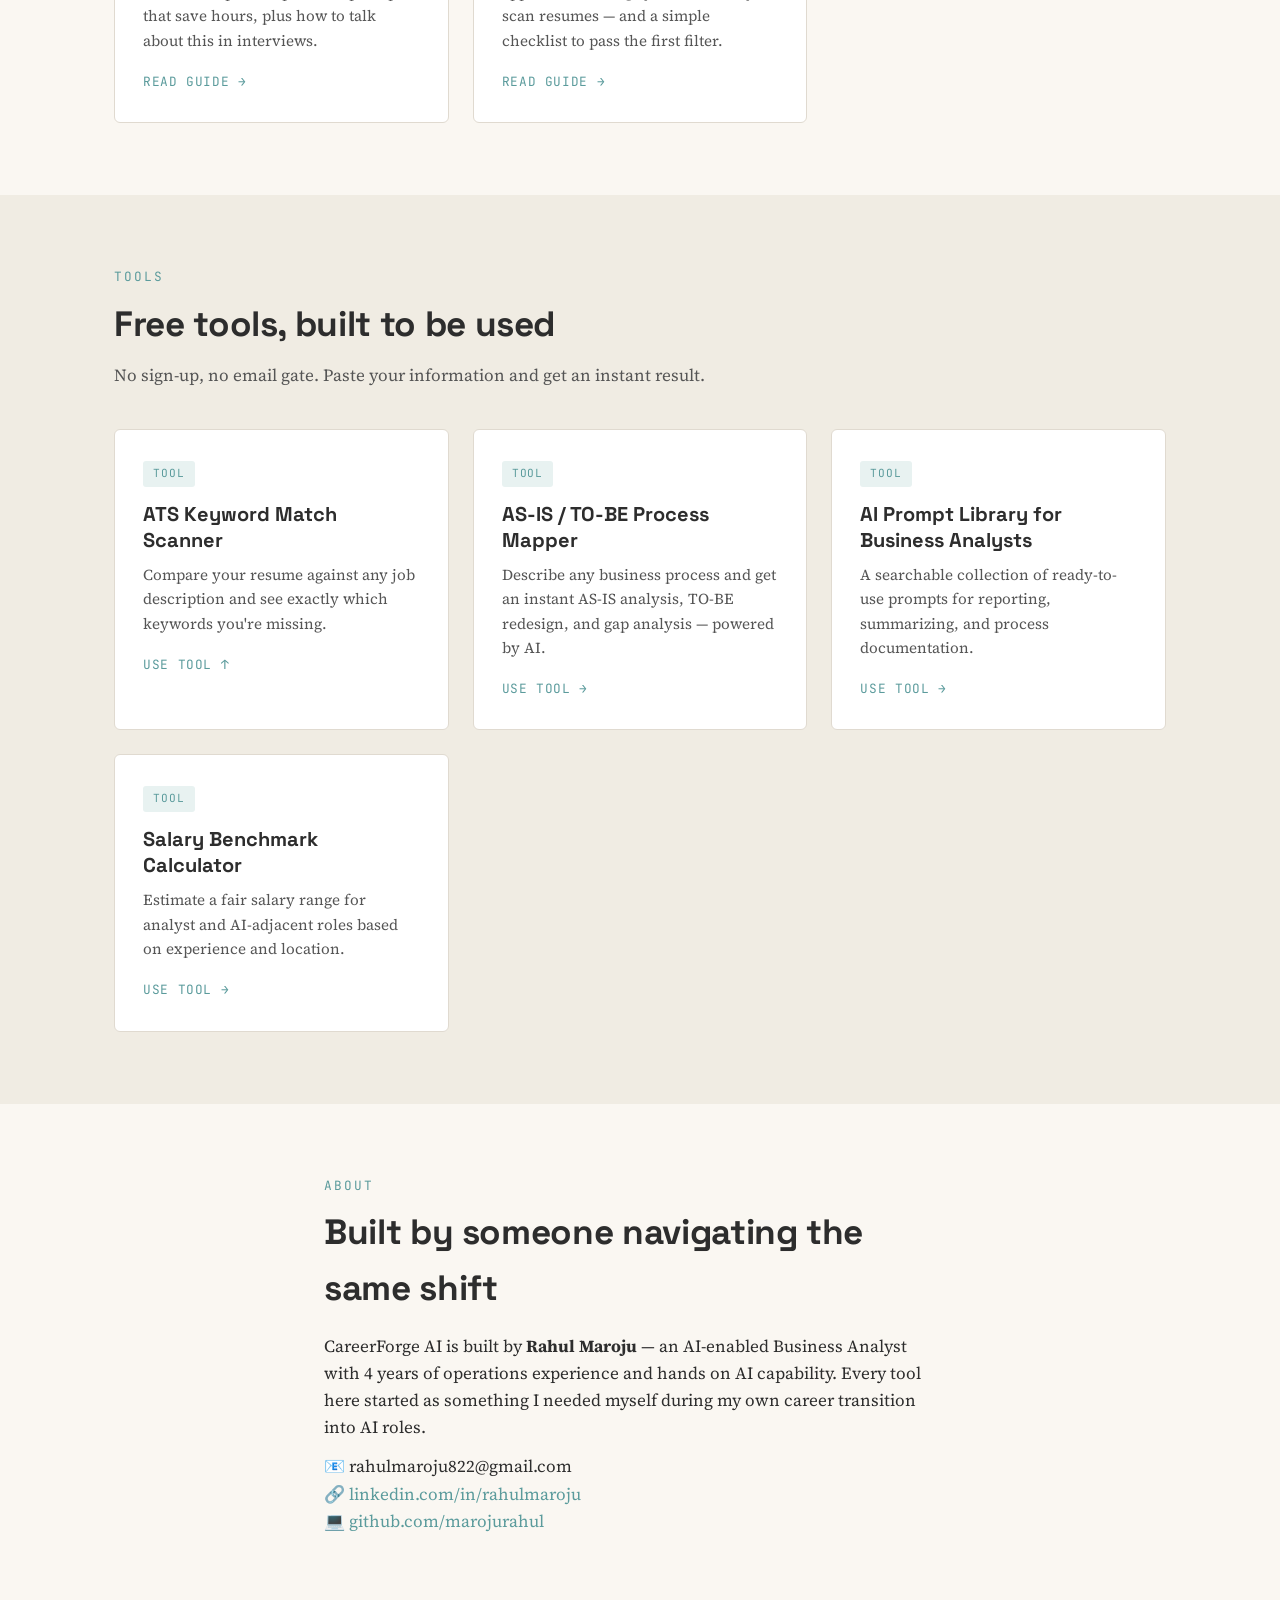
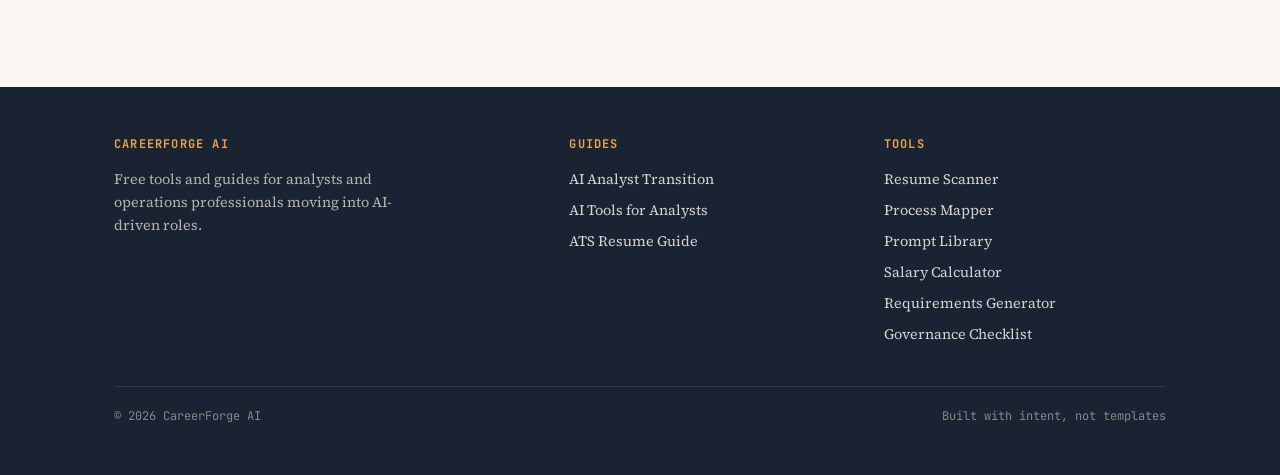
==== commit 02eb8781: "Update index.html" ====
--- a/index.html
+++ b/index.html
@@ -125,13 +125,18 @@
     </div>
   </section>
 
-  <section id="about">
+ <section id="about">
     <div class="container" style="max-width: 680px;">
       <div class="section-head">
         <span class="eyebrow">About</span>
         <h2>Built by someone navigating the same shift</h2>
         <p style="margin-top: 16px; color: var(--charcoal);">
-          CareerForge AI is built and maintained by an operations and analytics professional currently moving into AI-focused roles. Every tool here started as something I needed myself — a way to check a resume against a job post, or a list of prompts I actually use day to day. The goal is simple: useful tools, explained honestly, with no fluff.
+          CareerForge AI is built by <strong>Rahul Maroju</strong> — an AI-enabled Business Analyst with 4 years of operations experience and hands on AI capability. Every tool here started as something I needed myself during my own career transition into AI roles.
+        </p>
+        <p style="margin-top: 12px; color: var(--charcoal);">
+          📧 rahulmaroju822@gmail.com<br>
+          🔗 <a href="https://www.linkedin.com/in/rahulmaroju" target="_blank">linkedin.com/in/rahulmaroju</a><br>
+          💻 <a href="https://github.com/marojurahul" target="_blank">github.com/marojurahul</a>
         </p>
       </div>
     </div>
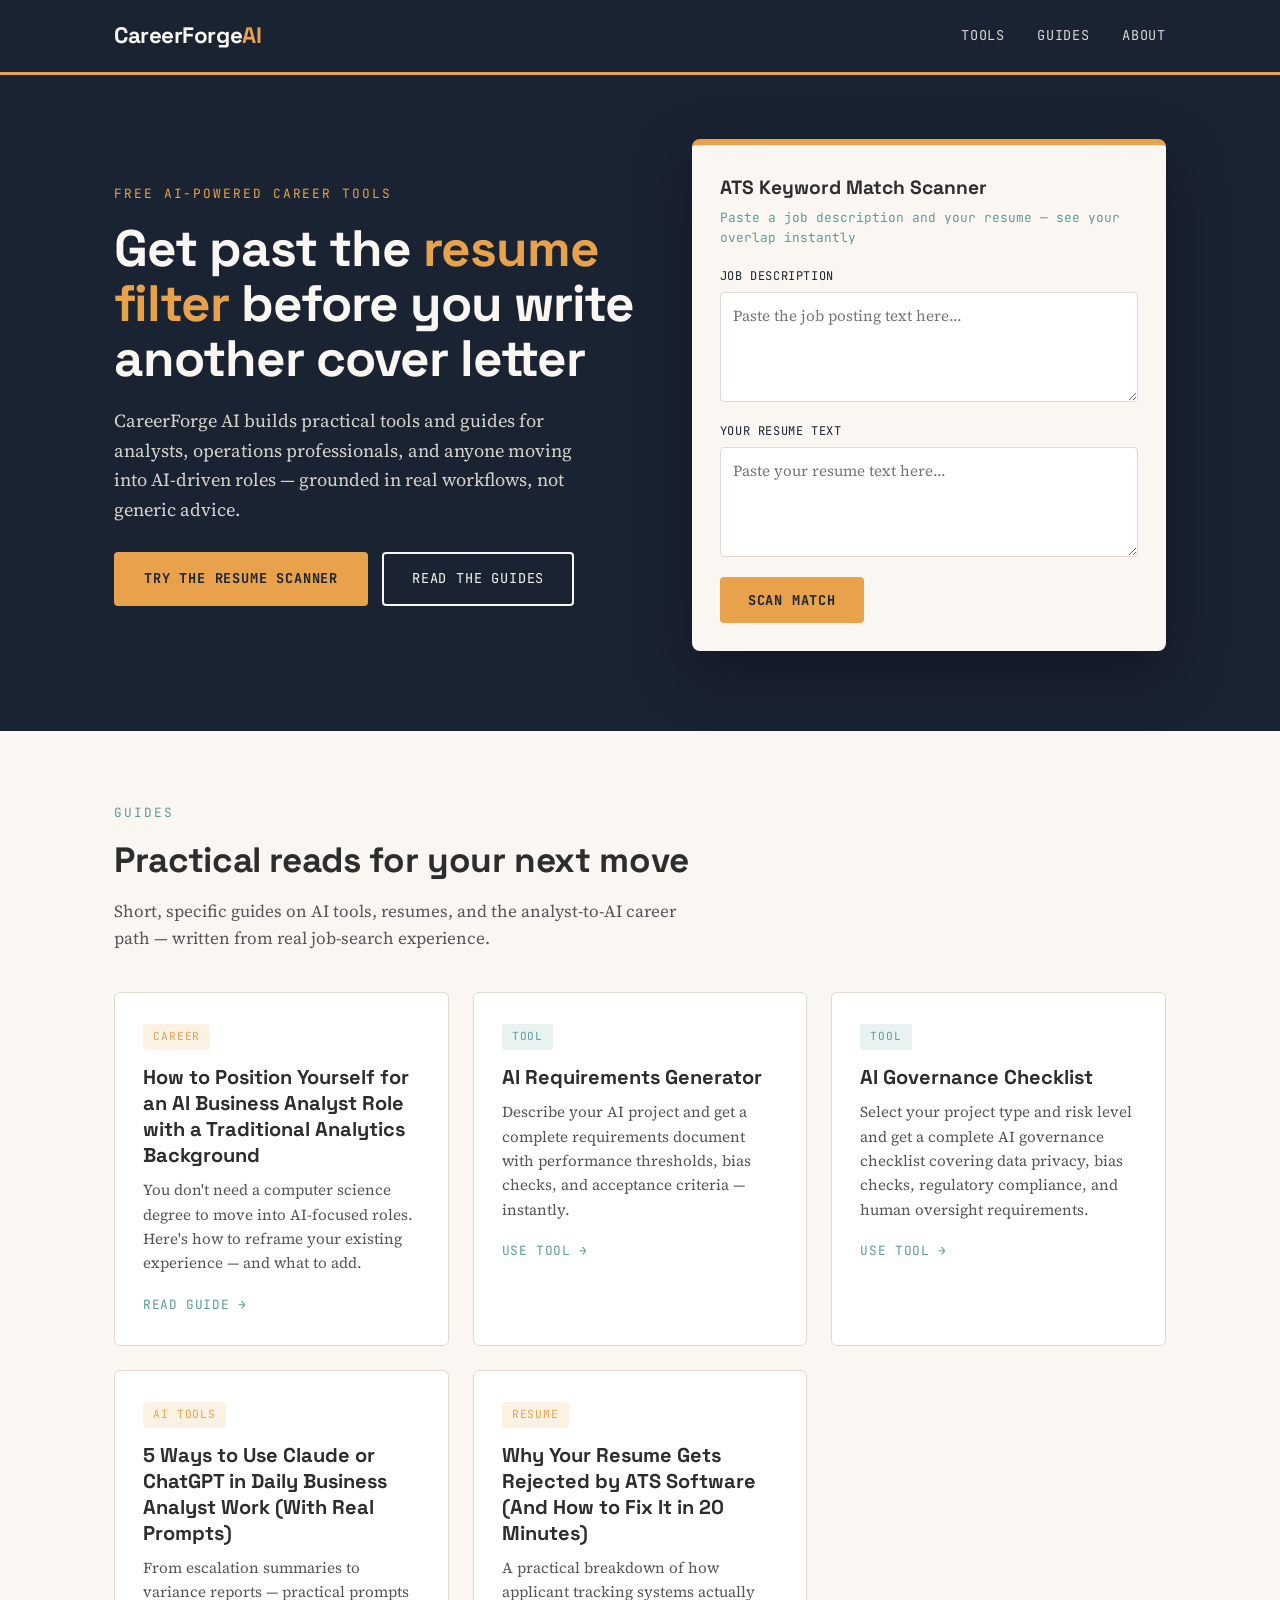
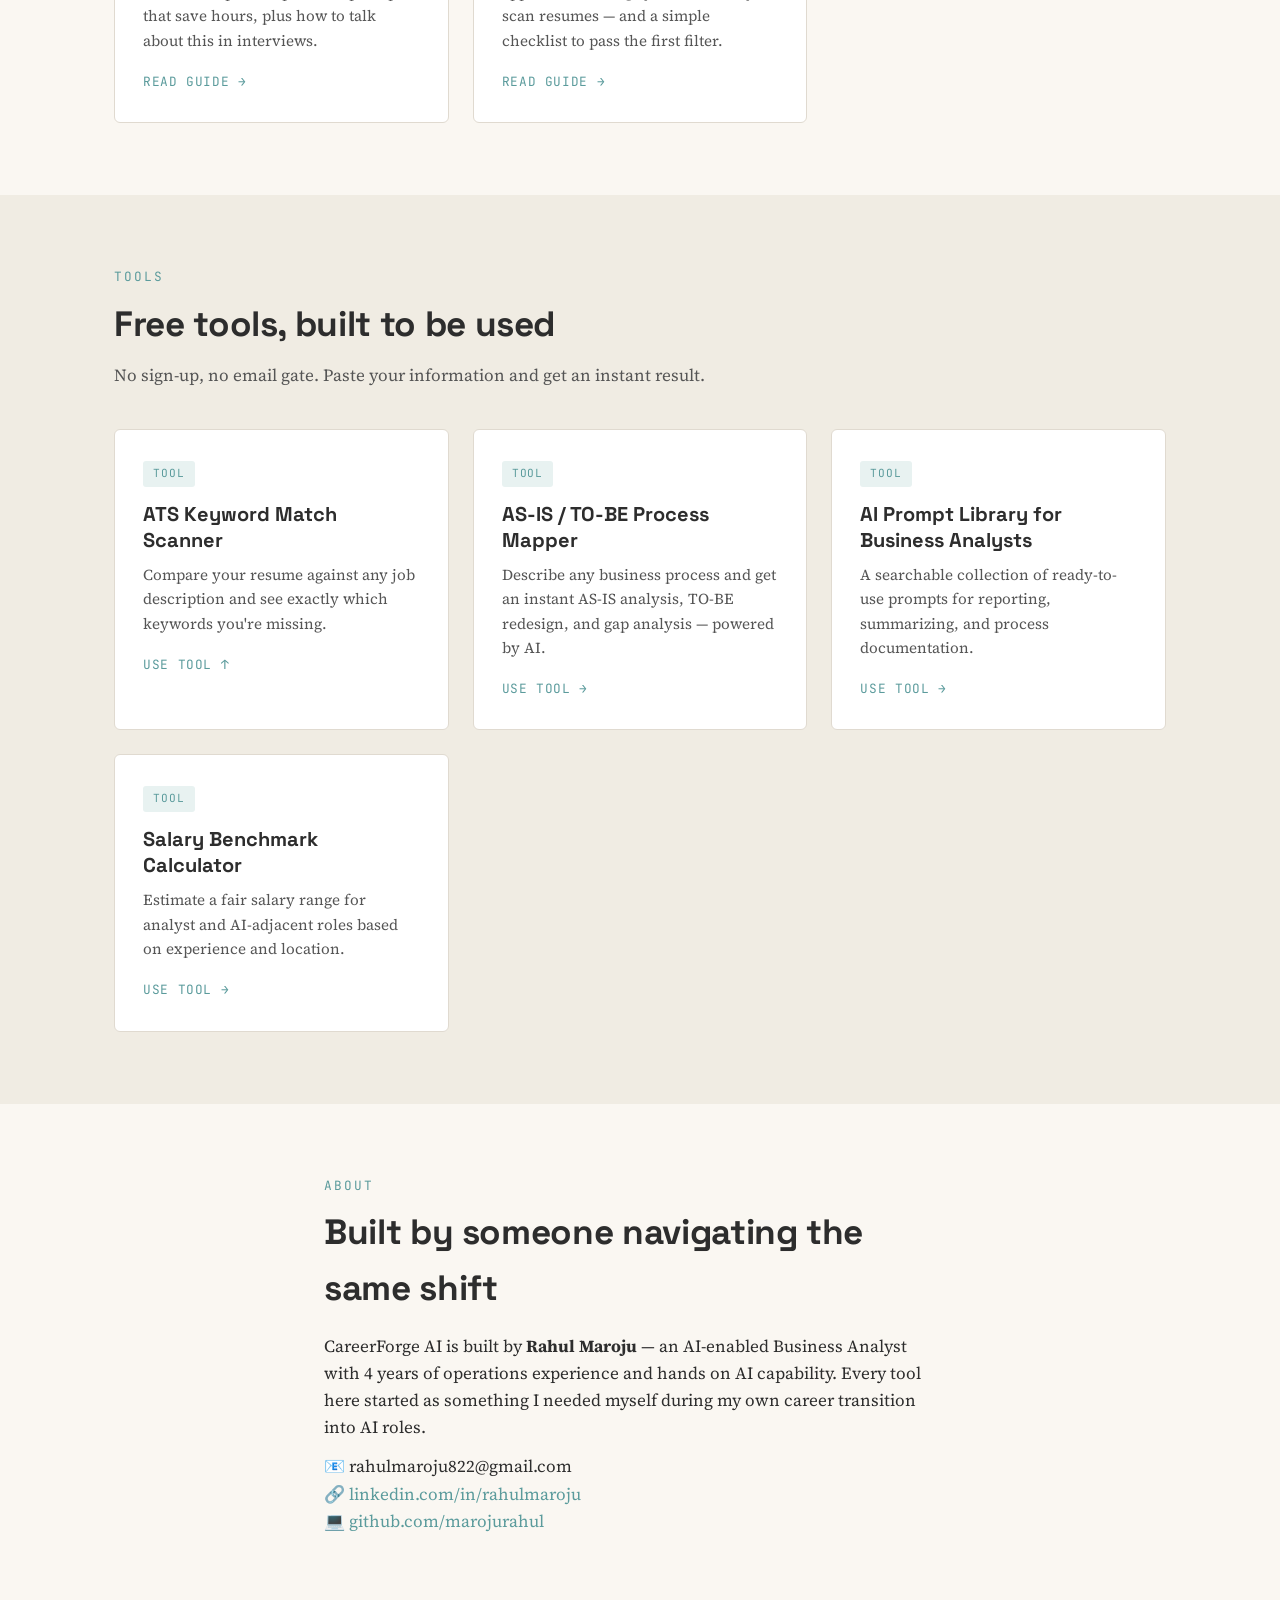
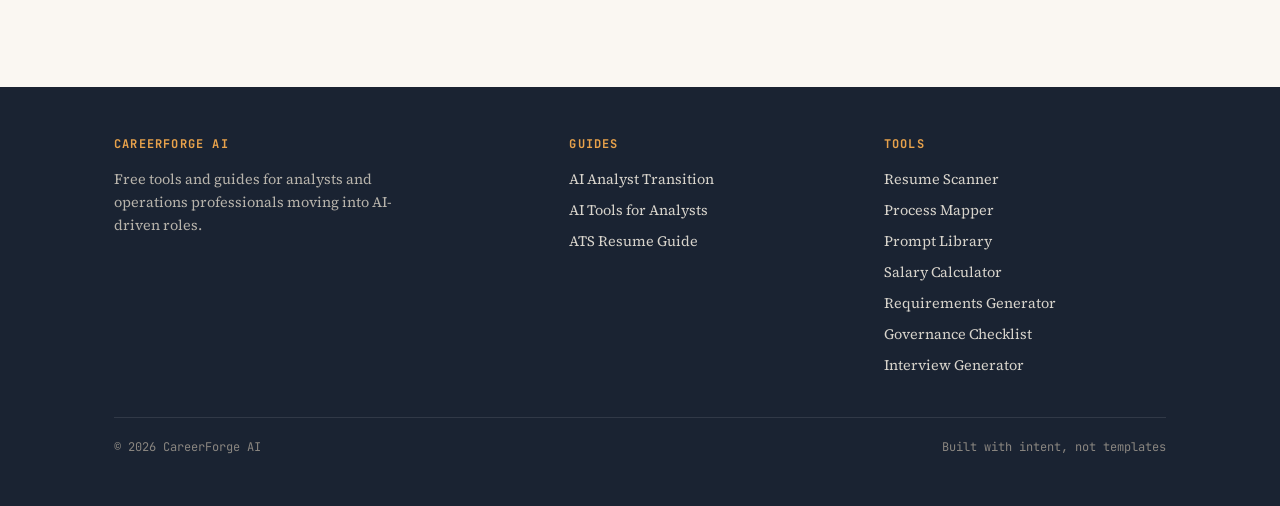
==== commit a6f6fbf4: "Update index.html" ====
--- a/index.html
+++ b/index.html
@@ -166,6 +166,7 @@
             <li><a href="salary-calculator.html">Salary Calculator</a></li>
             <li><a href="requirements-generator.html">Requirements Generator</a></li>
             <li><a href="governance-checklist.html">Governance Checklist</a></li>
+            <li><a href="interview-generator.html">Interview Generator</a></li>
           </ul>
         </div>
       </div>
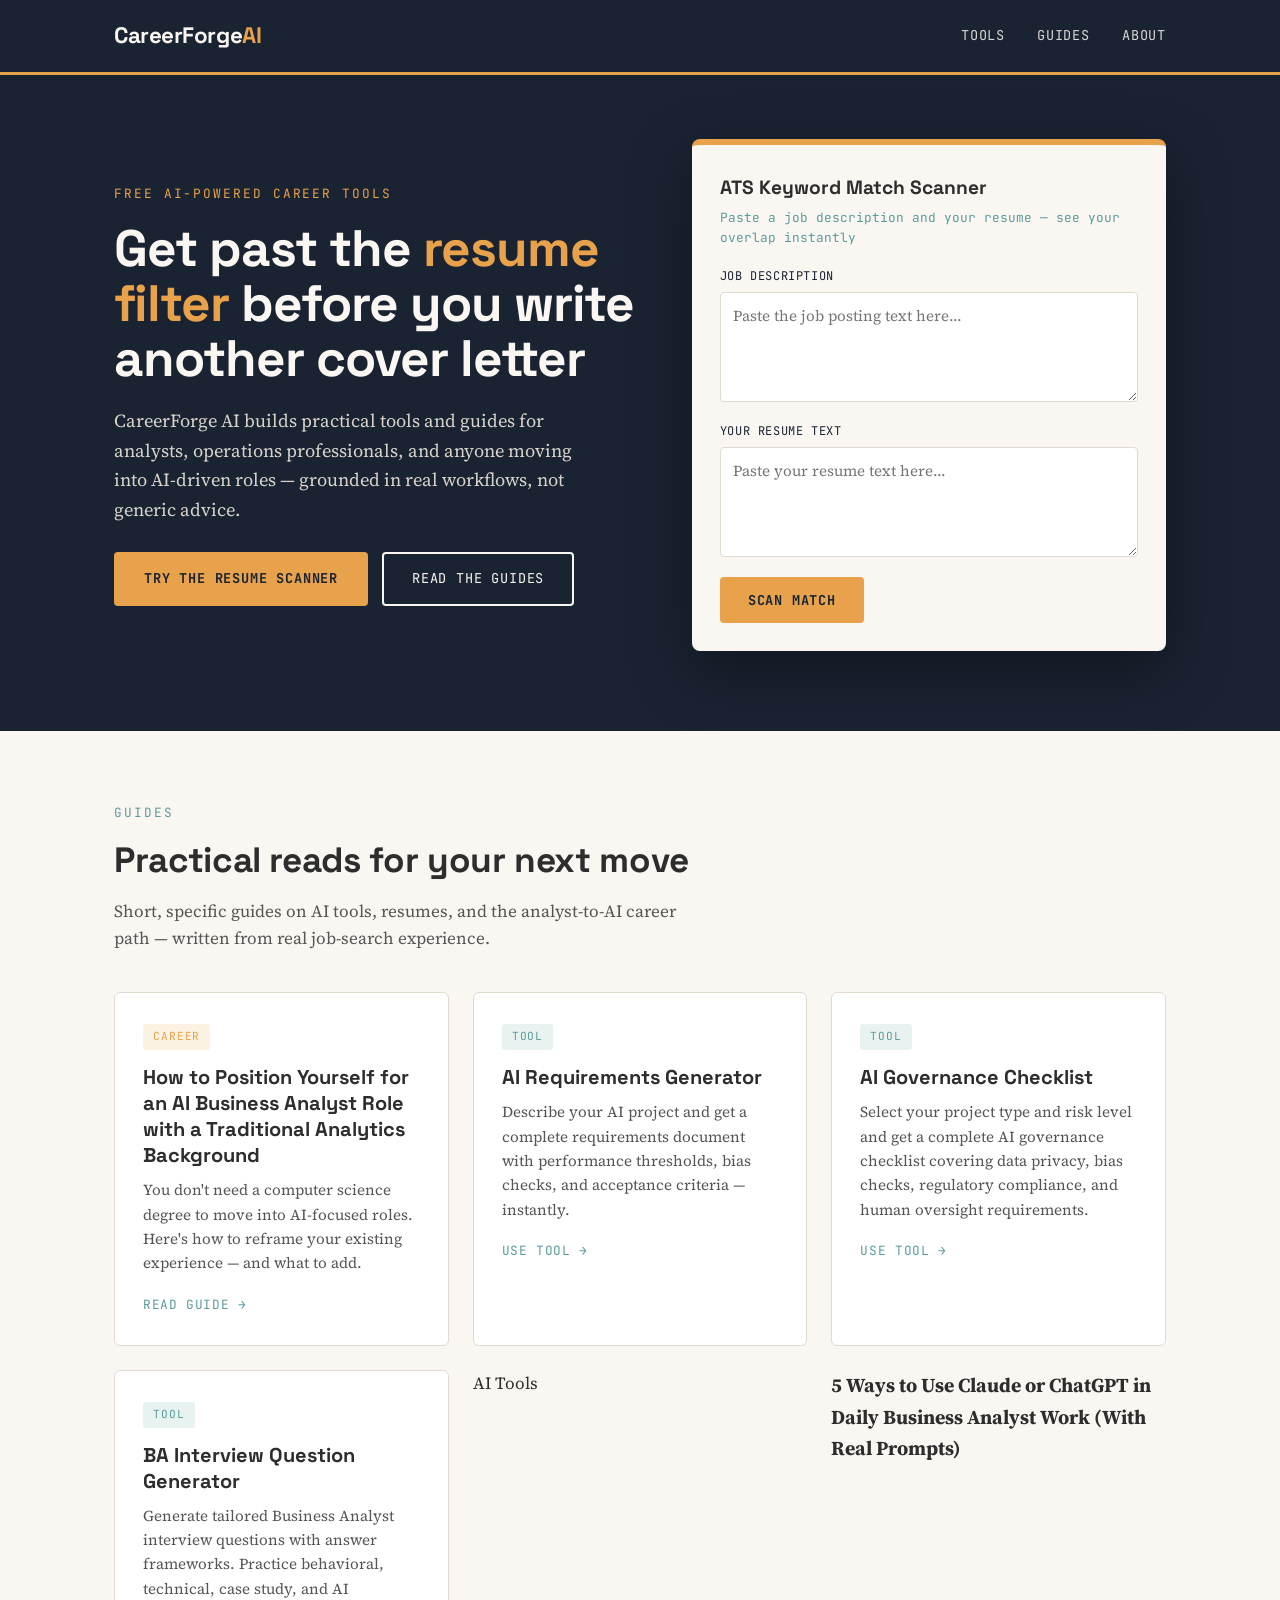
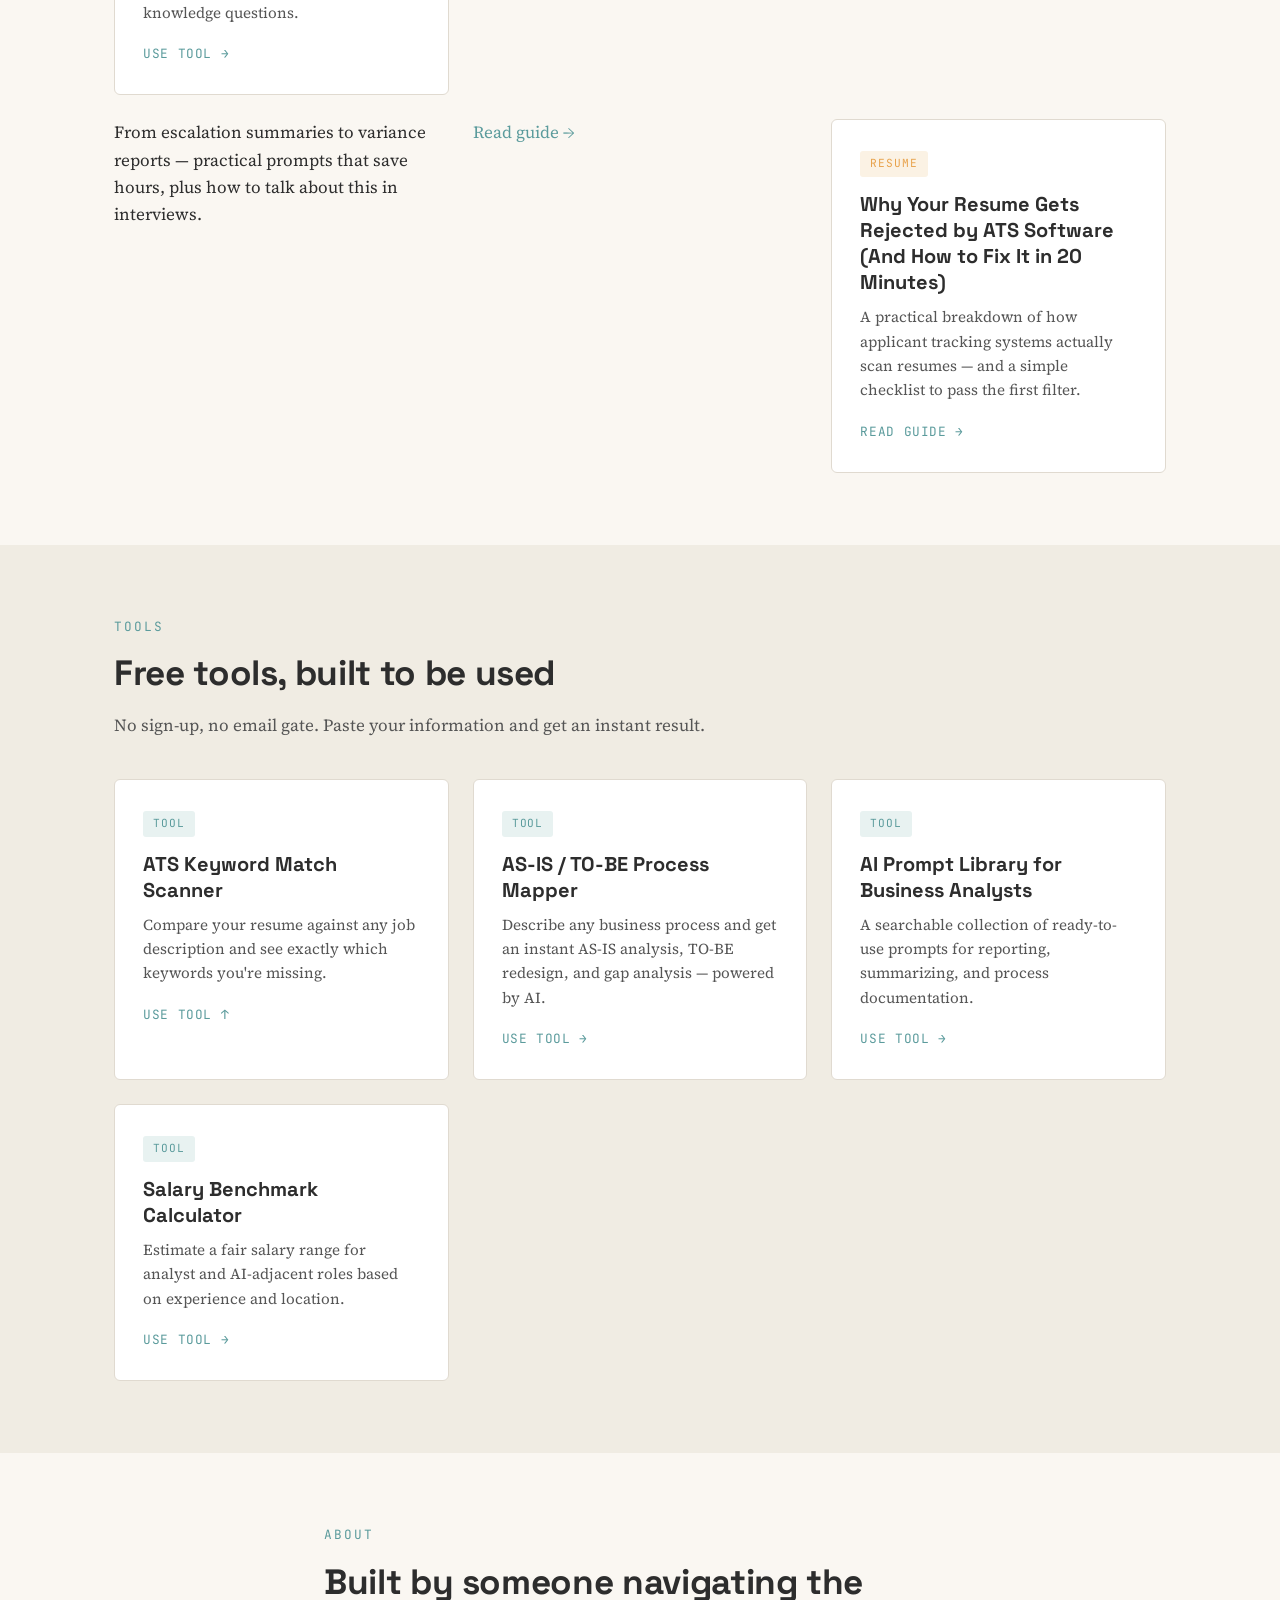
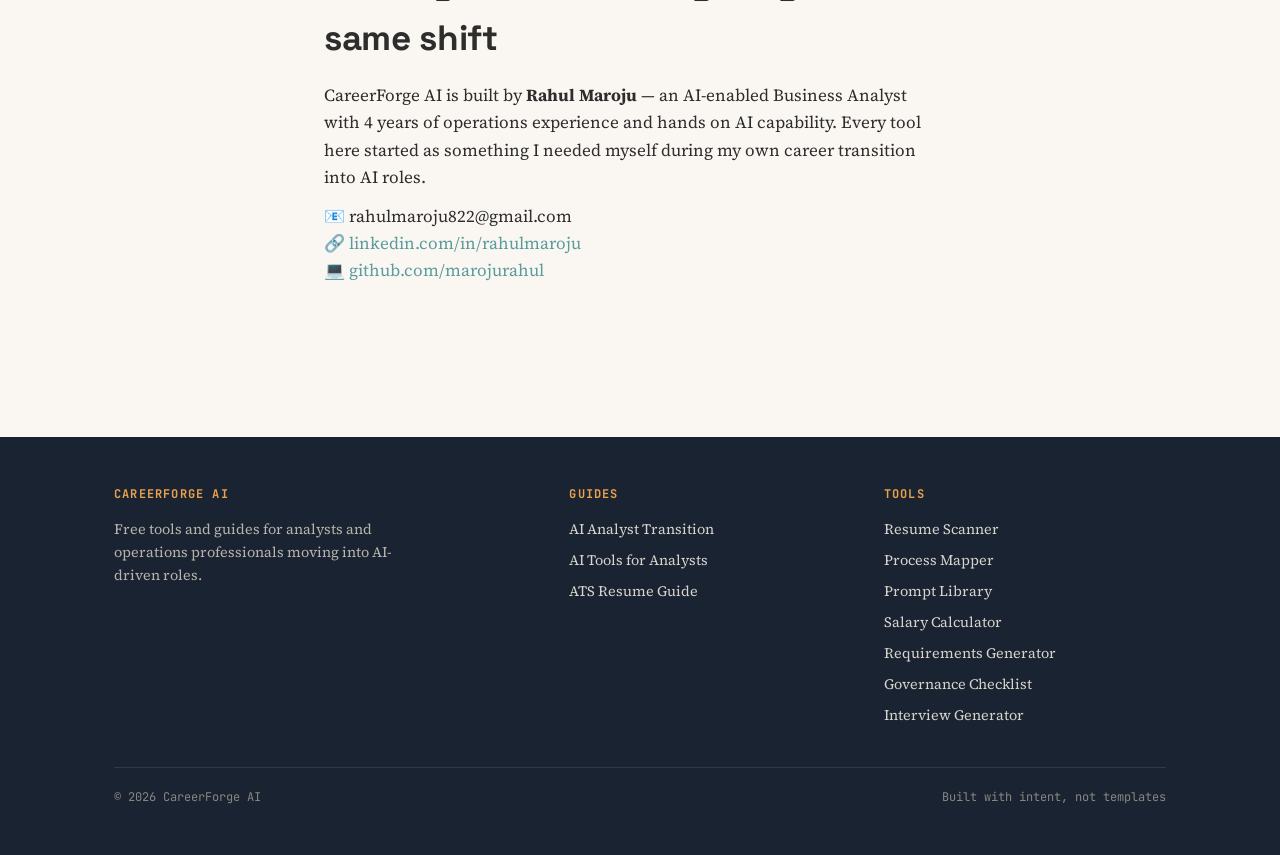
==== commit 67ba2e08: "Update index.html" ====
--- a/index.html
+++ b/index.html
@@ -73,7 +73,12 @@
           <p>Select your project type and risk level and get a complete AI governance checklist covering data privacy, bias checks, regulatory compliance, and human oversight requirements.</p>
           <a class="read-more" href="governance-checklist.html">Use tool →</a>
         </article>
-        <article class="card">
+                <article class="card">
+          <span class="tag-label tool">Tool</span>
+          <h3>BA Interview Question Generator</h3>
+          <p>Generate tailored Business Analyst interview questions with answer frameworks. Practice behavioral, technical, case study, and AI knowledge questions.</p>
+          <a class="read-more" href="interview-generator.html">Use tool →</a>
+        </article>
           <span class="tag-label">AI Tools</span>
           <h3>5 Ways to Use Claude or ChatGPT in Daily Business Analyst Work (With Real Prompts)</h3>
           <p>From escalation summaries to variance reports — practical prompts that save hours, plus how to talk about this in interviews.</p>
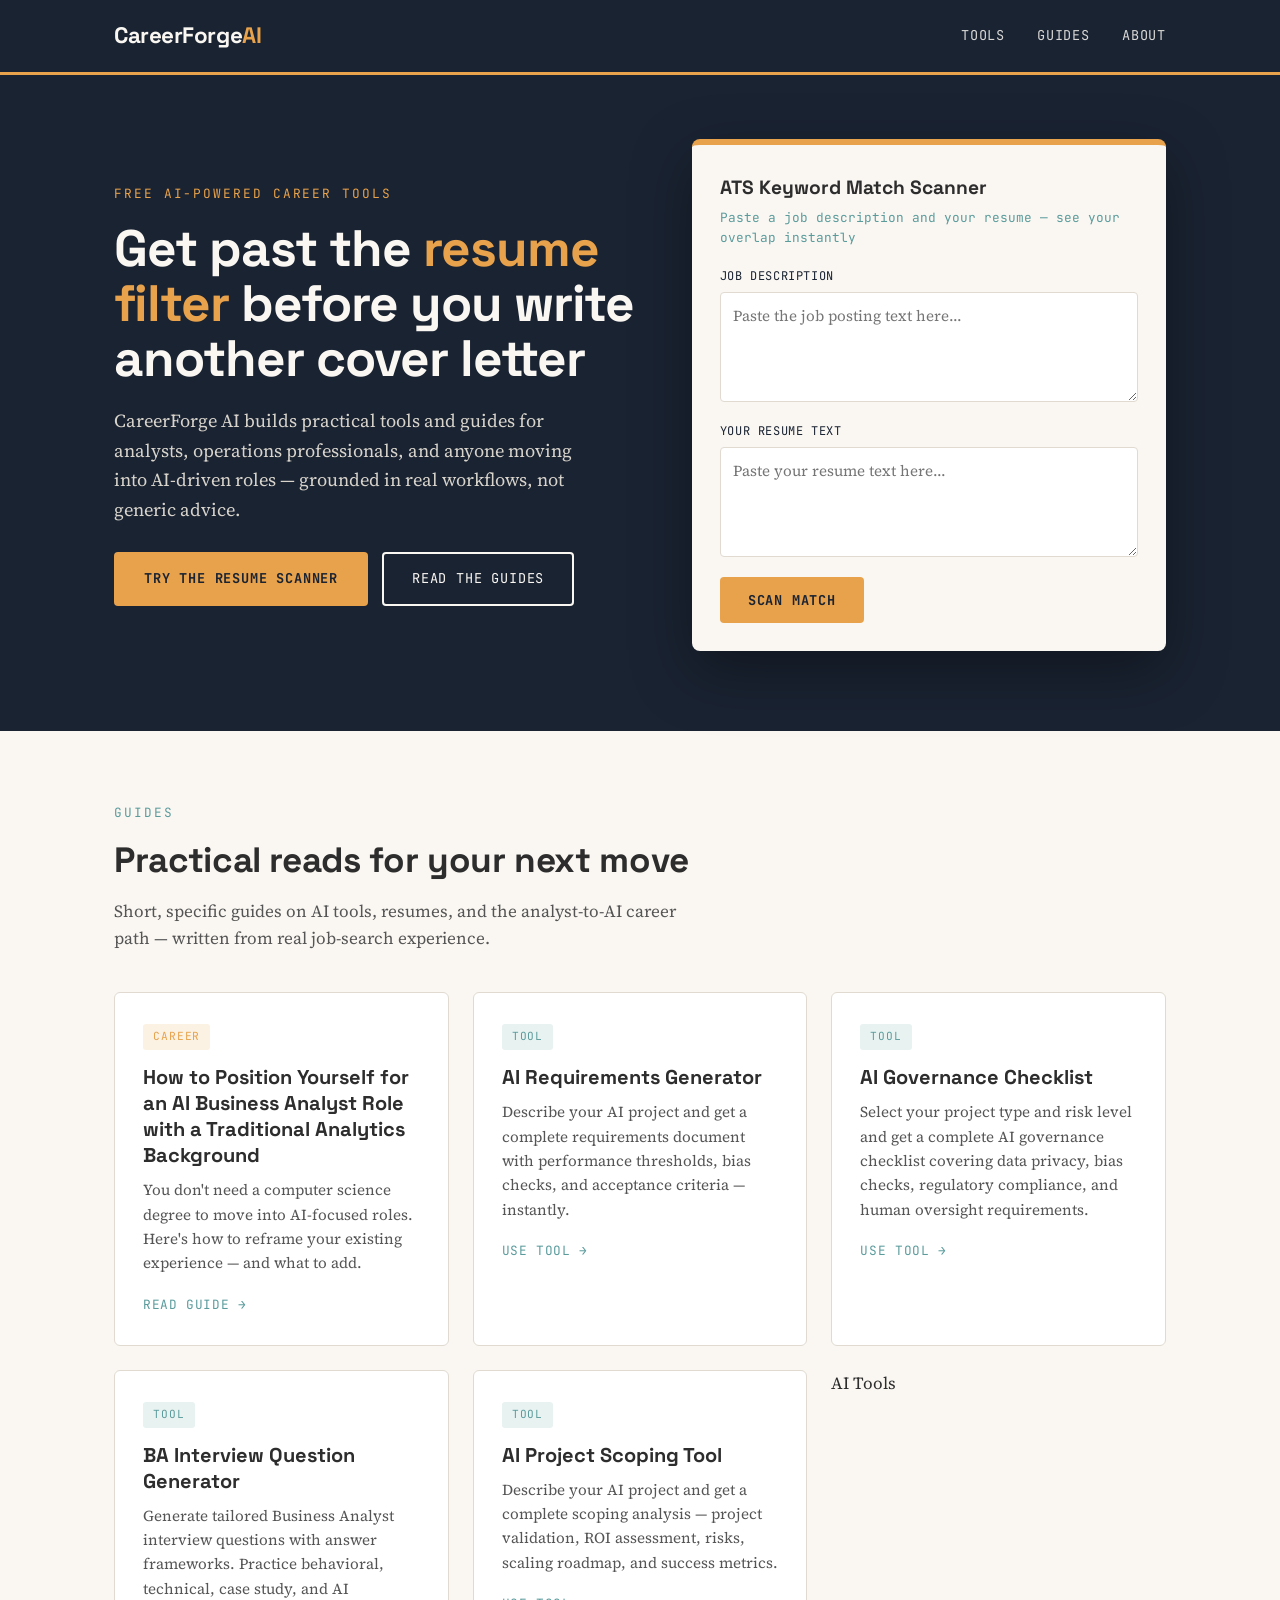
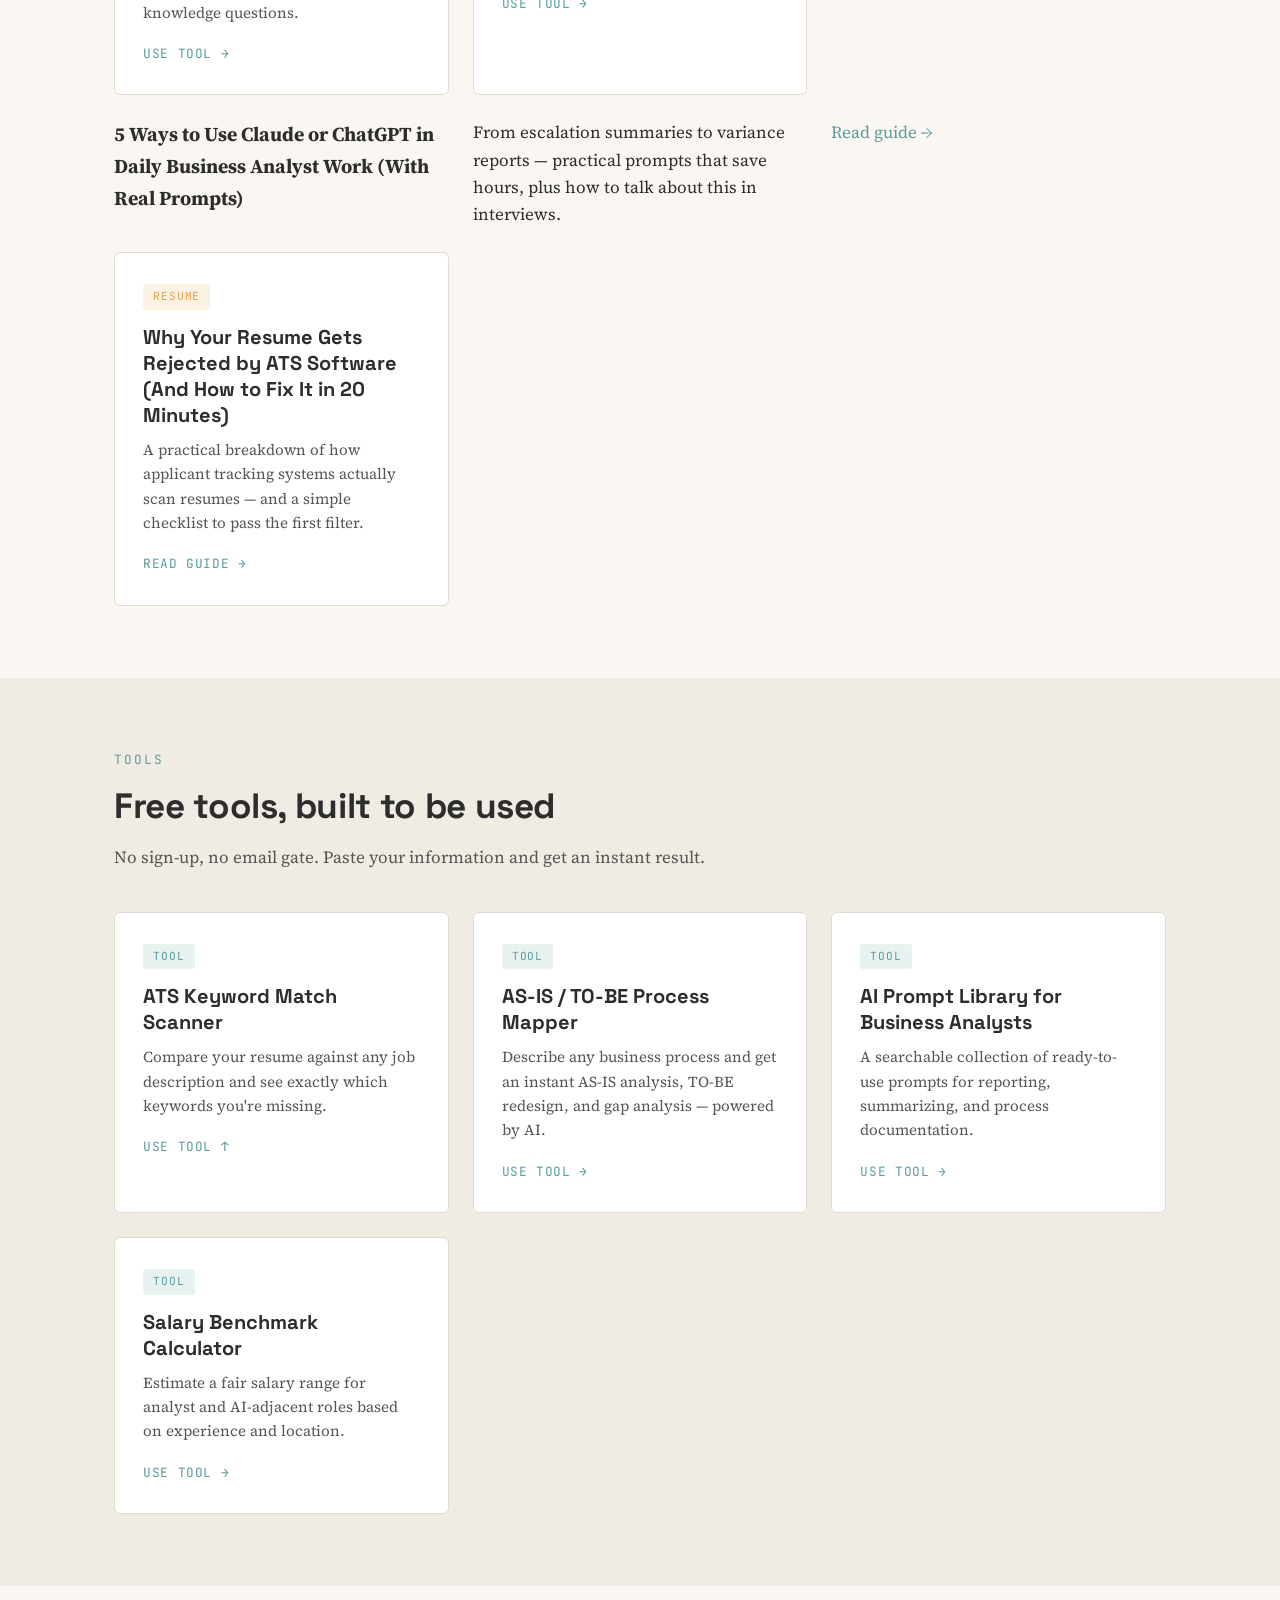
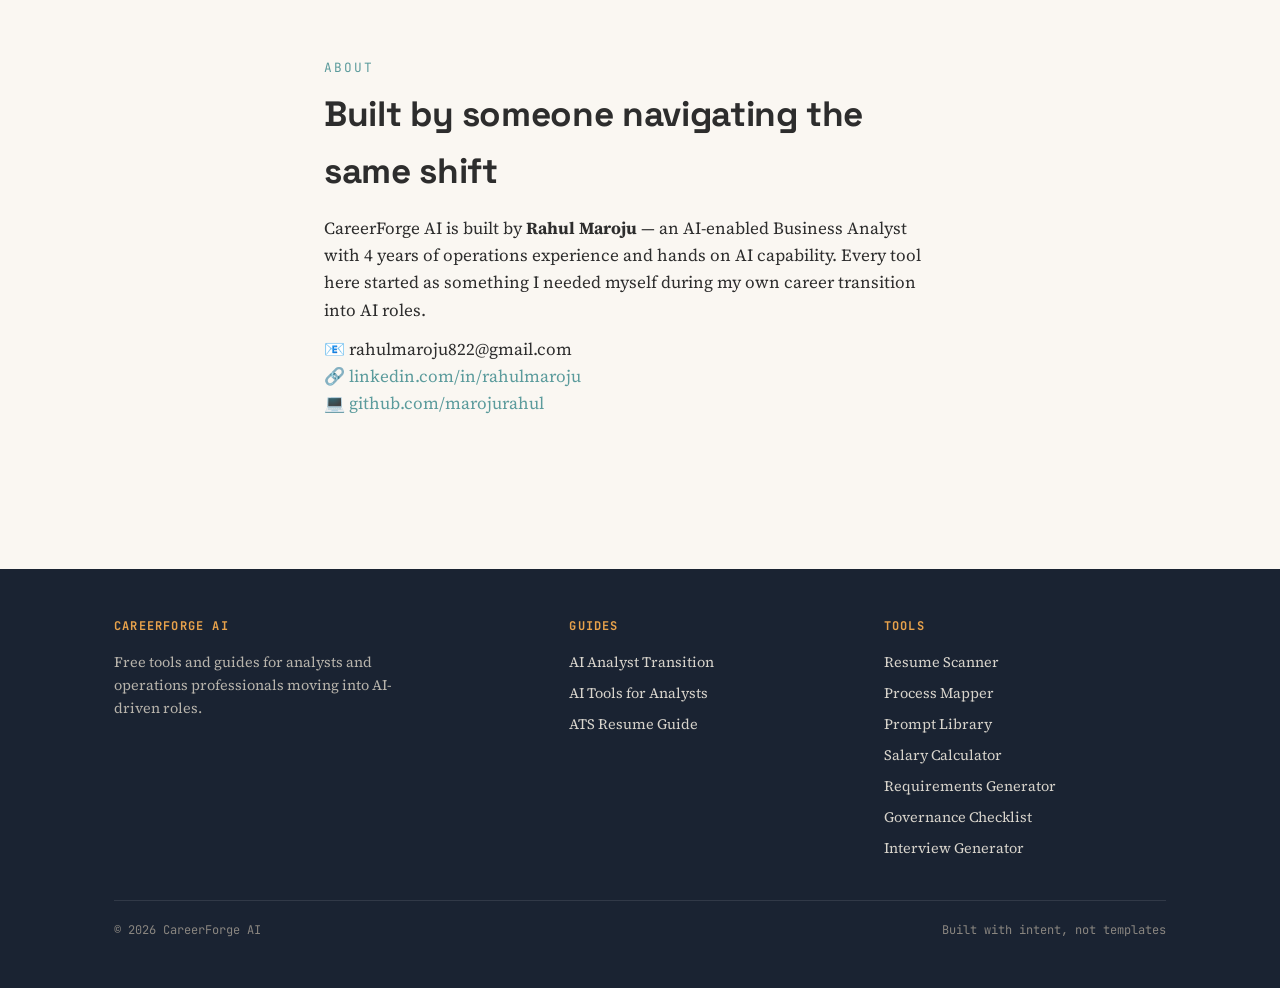
==== commit 5bbf95db: "Update index.html" ====
--- a/index.html
+++ b/index.html
@@ -78,6 +78,12 @@
           <h3>BA Interview Question Generator</h3>
           <p>Generate tailored Business Analyst interview questions with answer frameworks. Practice behavioral, technical, case study, and AI knowledge questions.</p>
           <a class="read-more" href="interview-generator.html">Use tool →</a>
+        </article>
+                <article class="card">
+          <span class="tag-label tool">Tool</span>
+          <h3>AI Project Scoping Tool</h3>
+          <p>Describe your AI project and get a complete scoping analysis — project validation, ROI assessment, risks, scaling roadmap, and success metrics.</p>
+          <a class="read-more" href="project-scoping.html">Use tool →</a>
         </article>
           <span class="tag-label">AI Tools</span>
           <h3>5 Ways to Use Claude or ChatGPT in Daily Business Analyst Work (With Real Prompts)</h3>
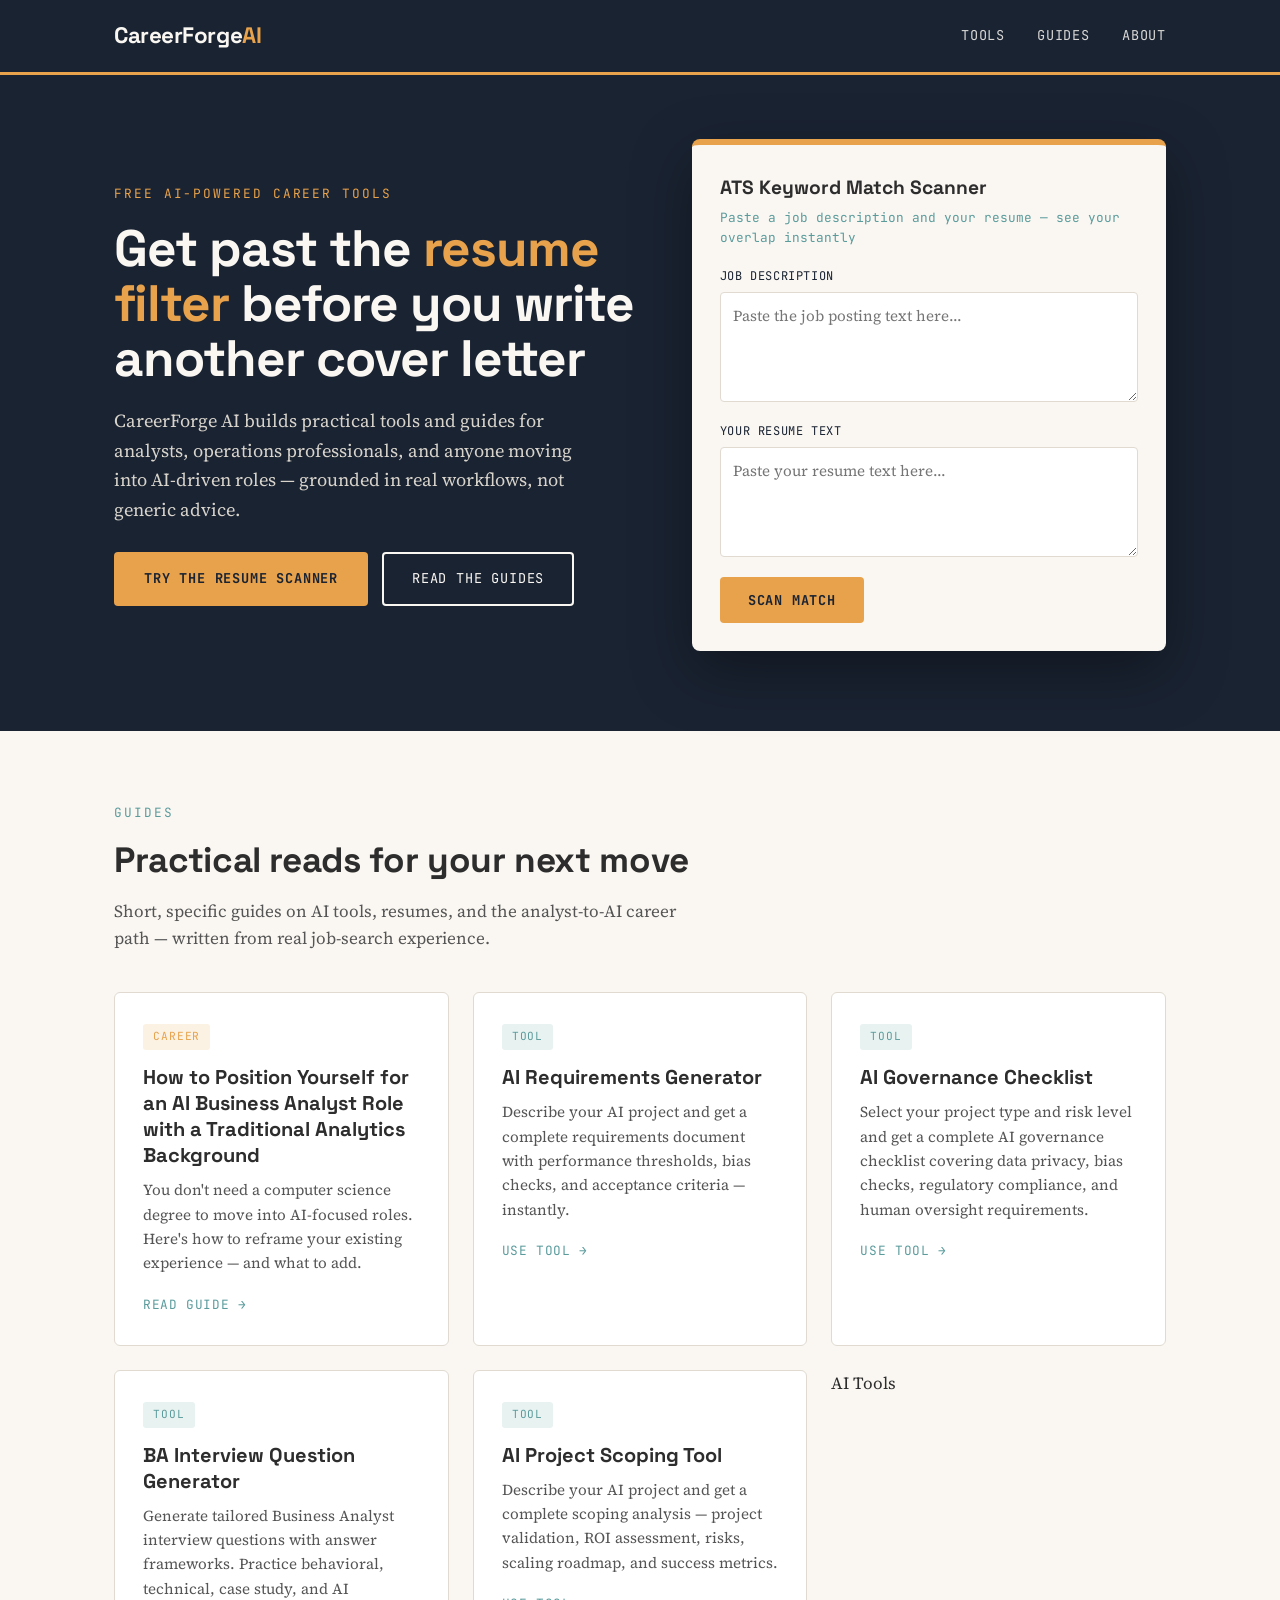
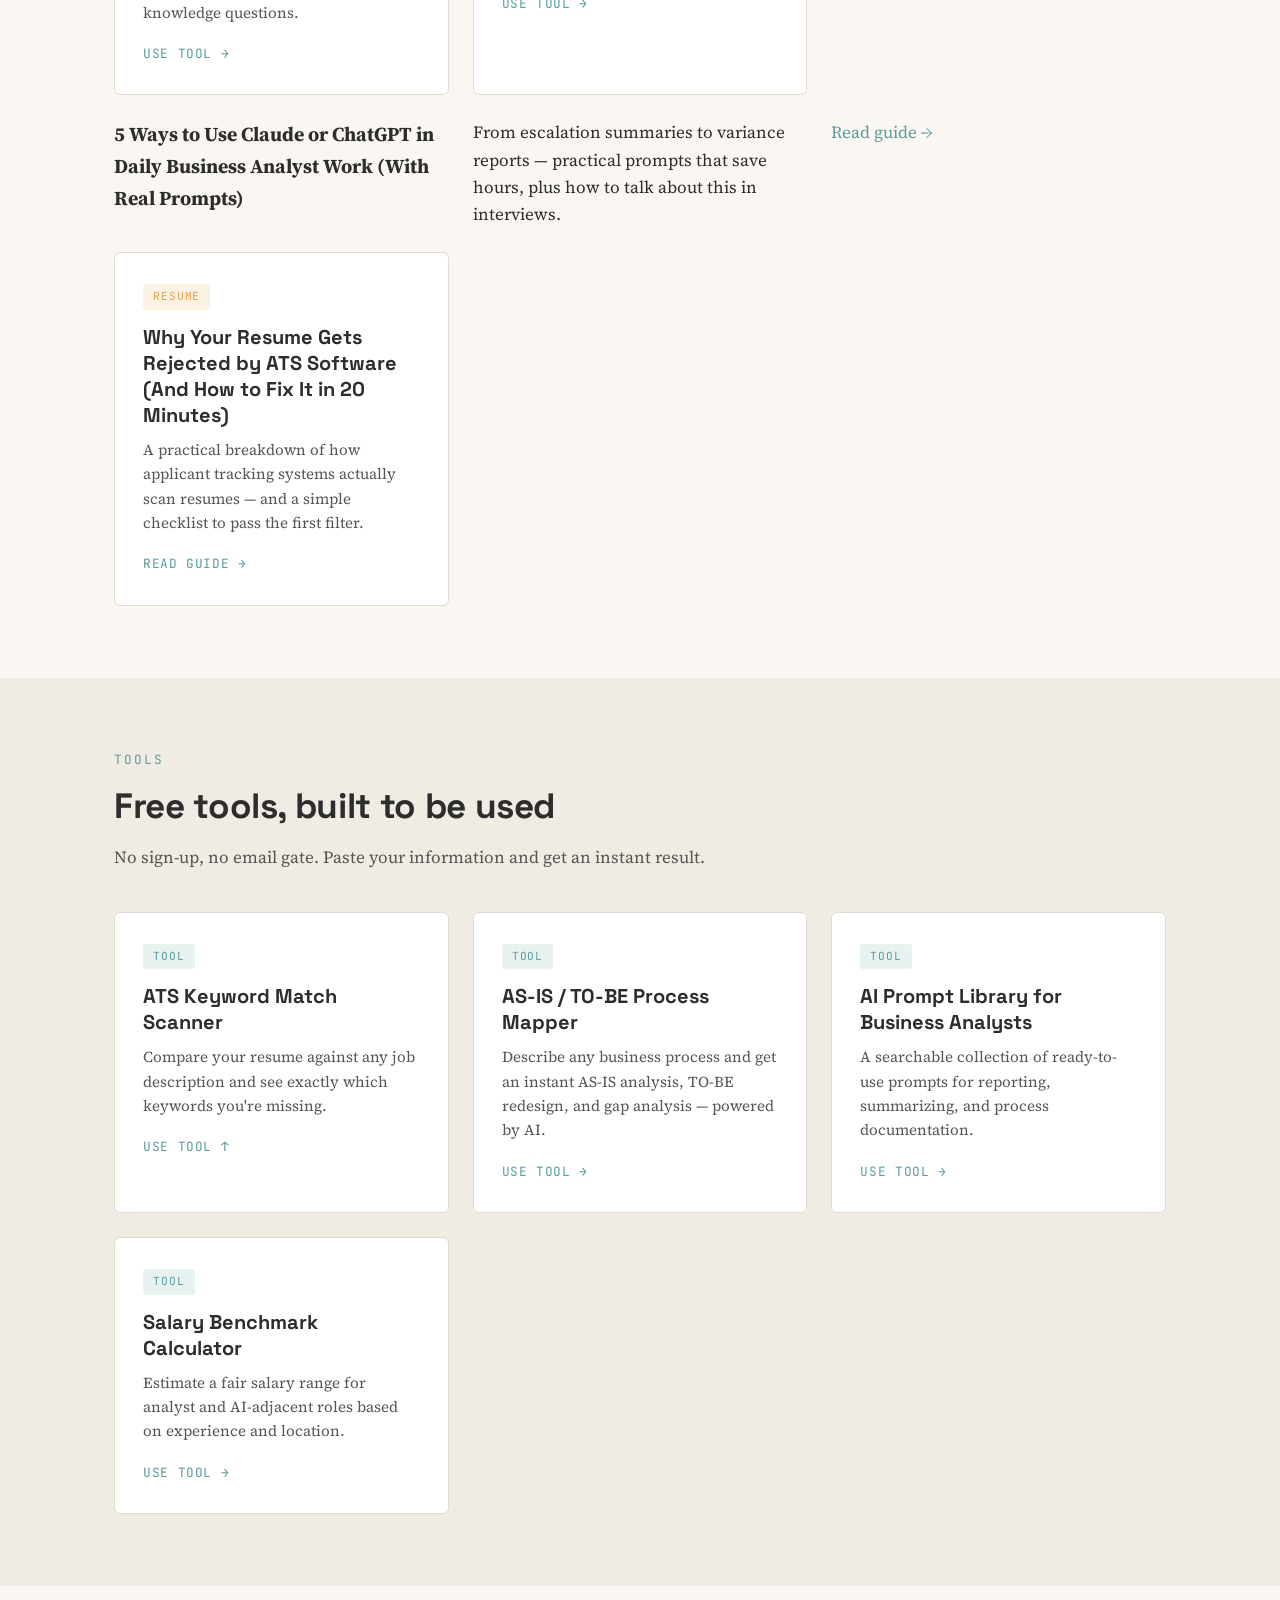
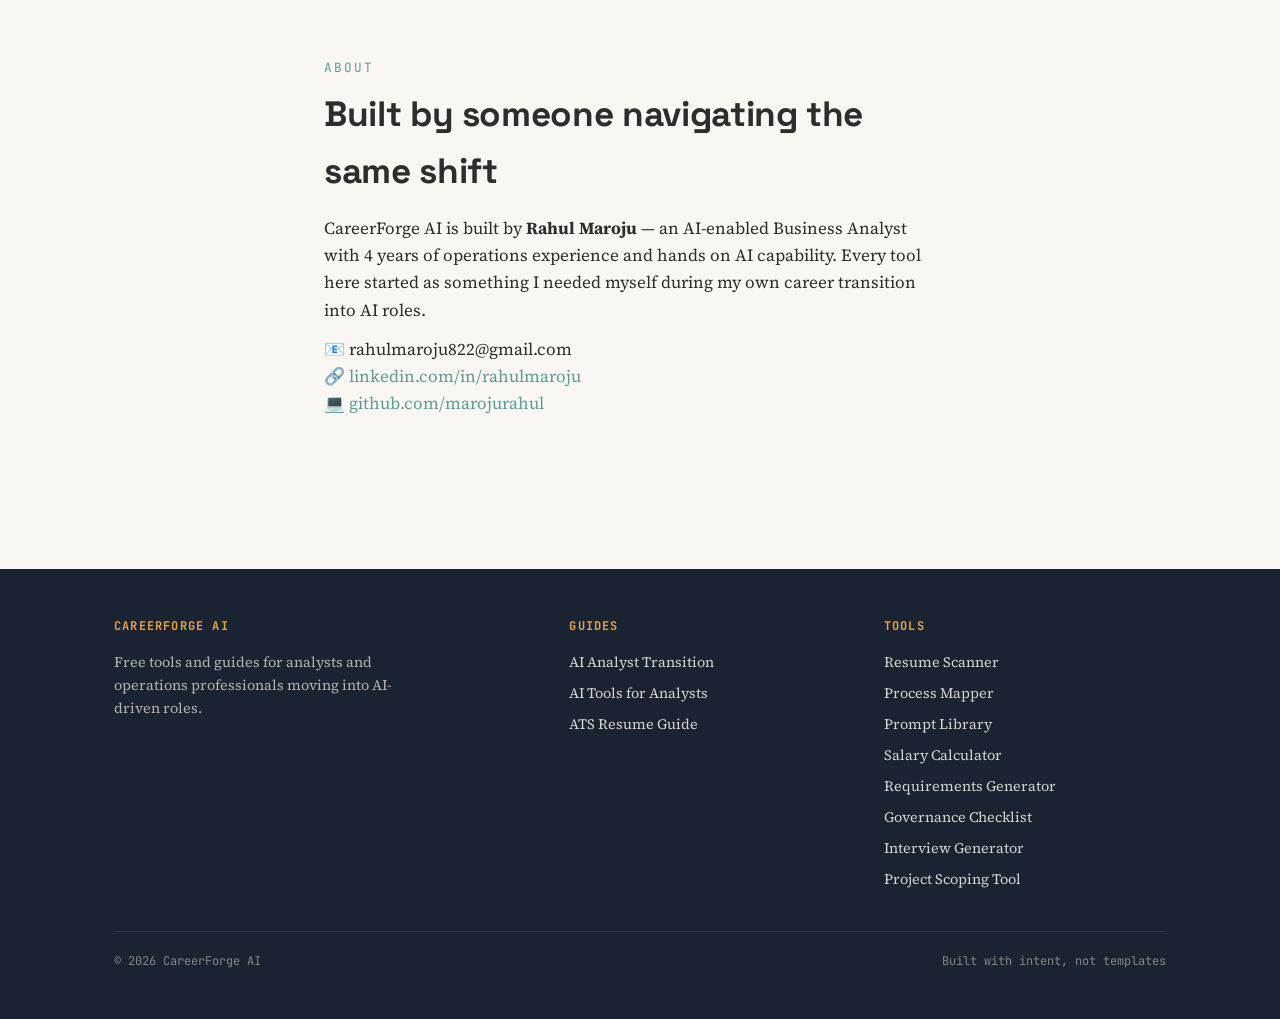
==== commit 866e5223: "Update index.html" ====
--- a/index.html
+++ b/index.html
@@ -178,6 +178,7 @@
             <li><a href="requirements-generator.html">Requirements Generator</a></li>
             <li><a href="governance-checklist.html">Governance Checklist</a></li>
             <li><a href="interview-generator.html">Interview Generator</a></li>
+            <li><a href="project-scoping.html">Project Scoping Tool</a></li>
           </ul>
         </div>
       </div>
